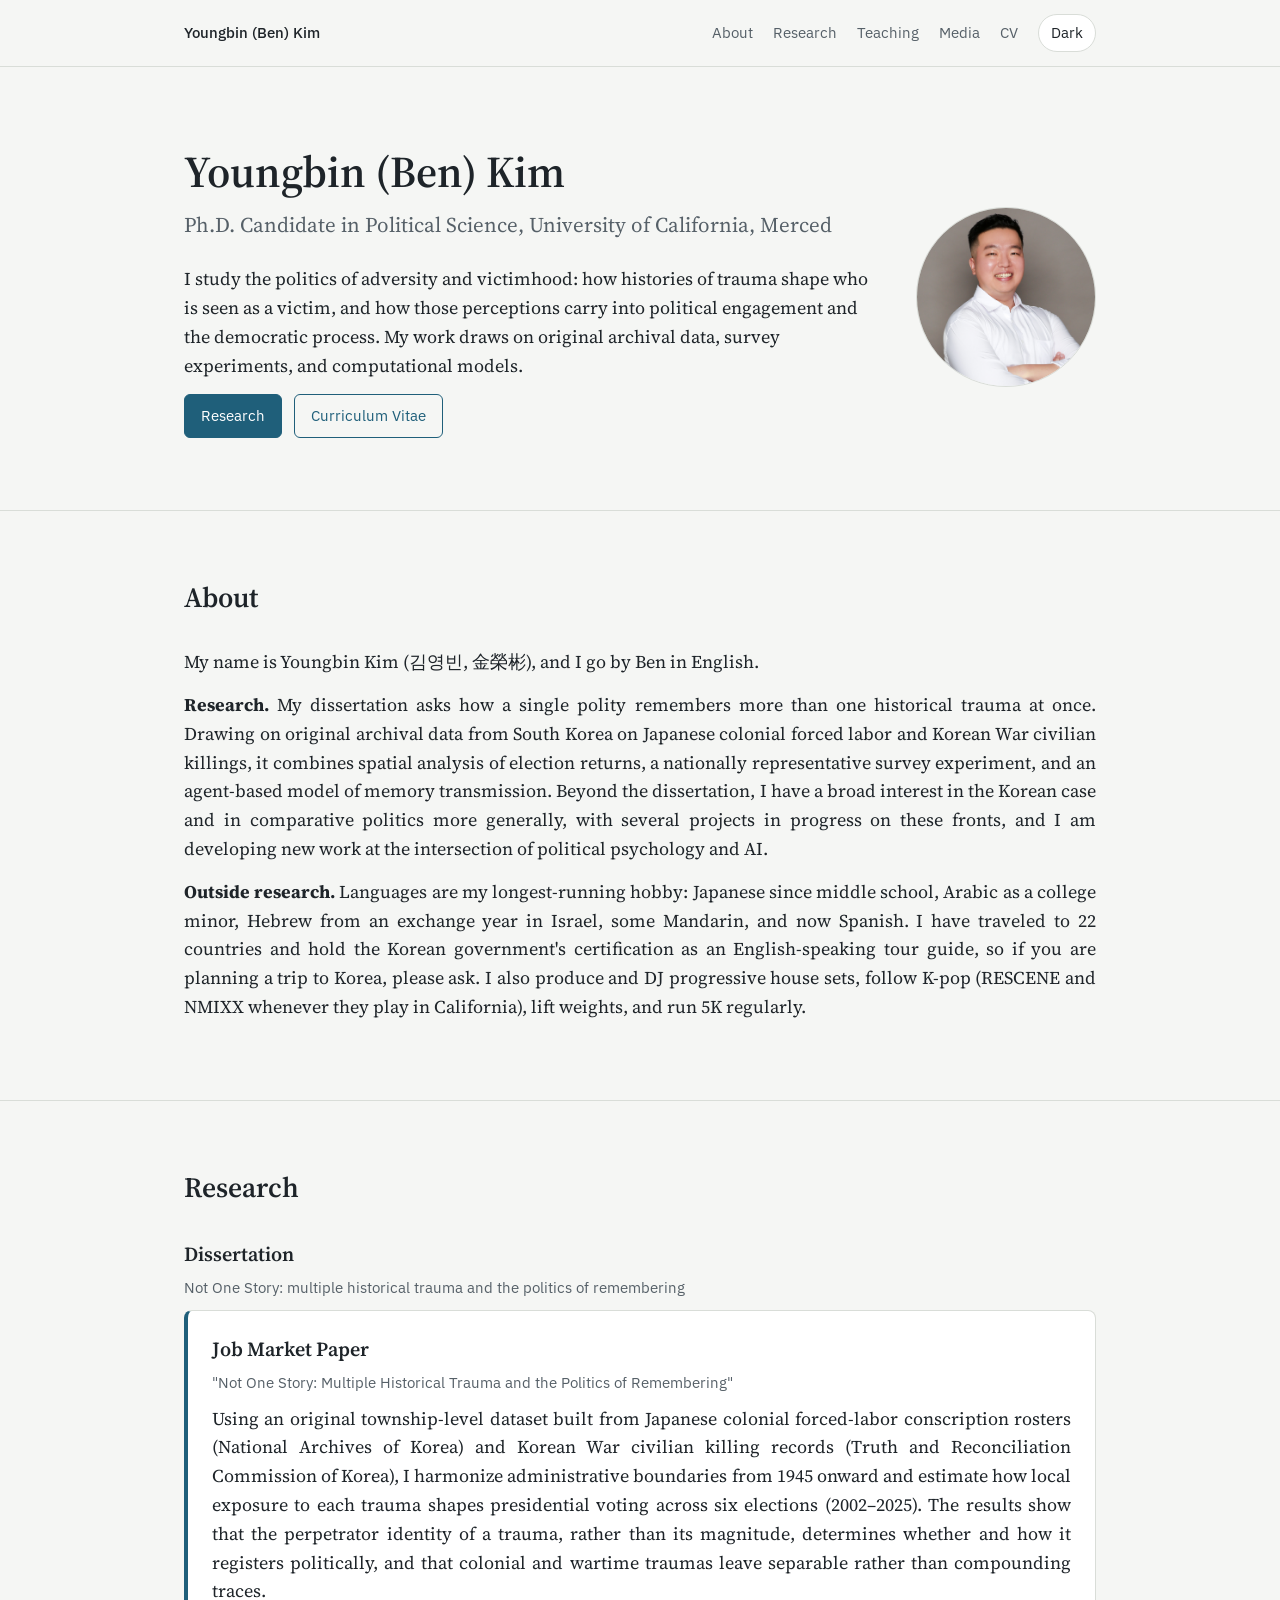
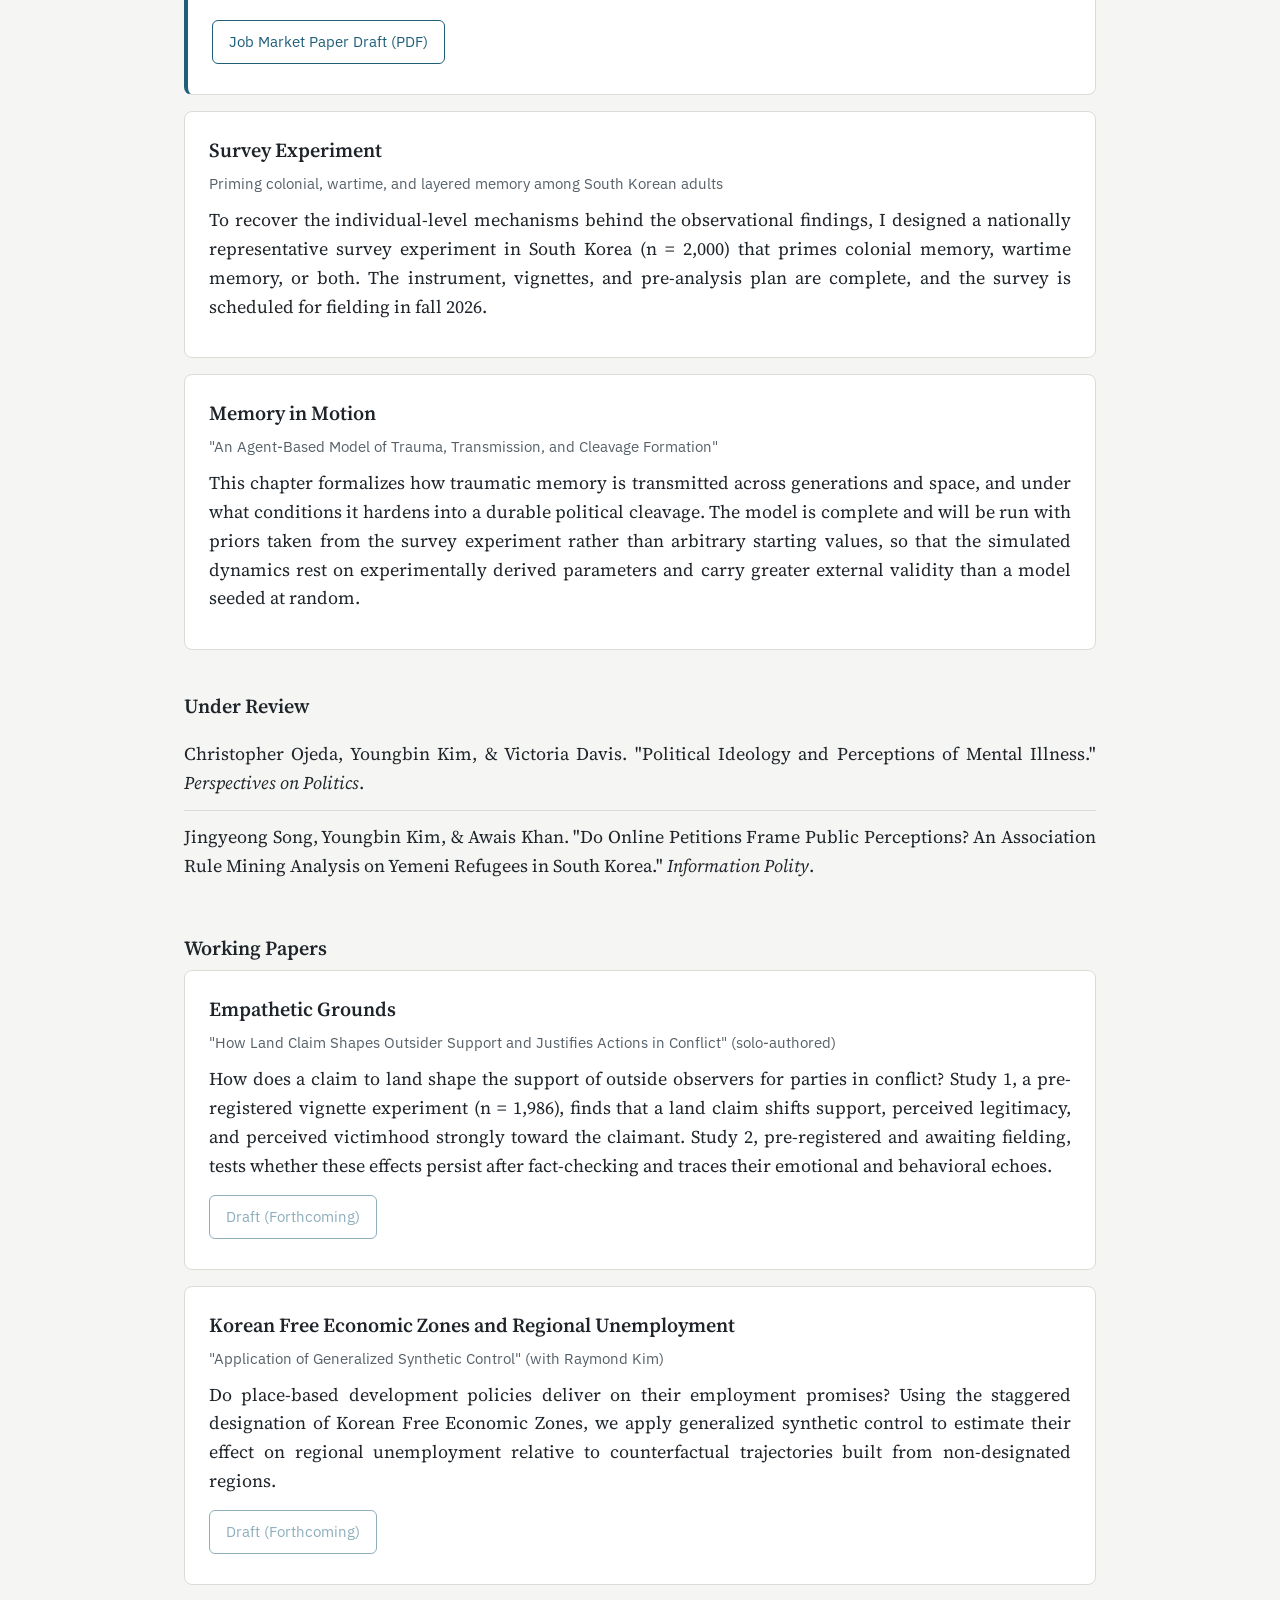
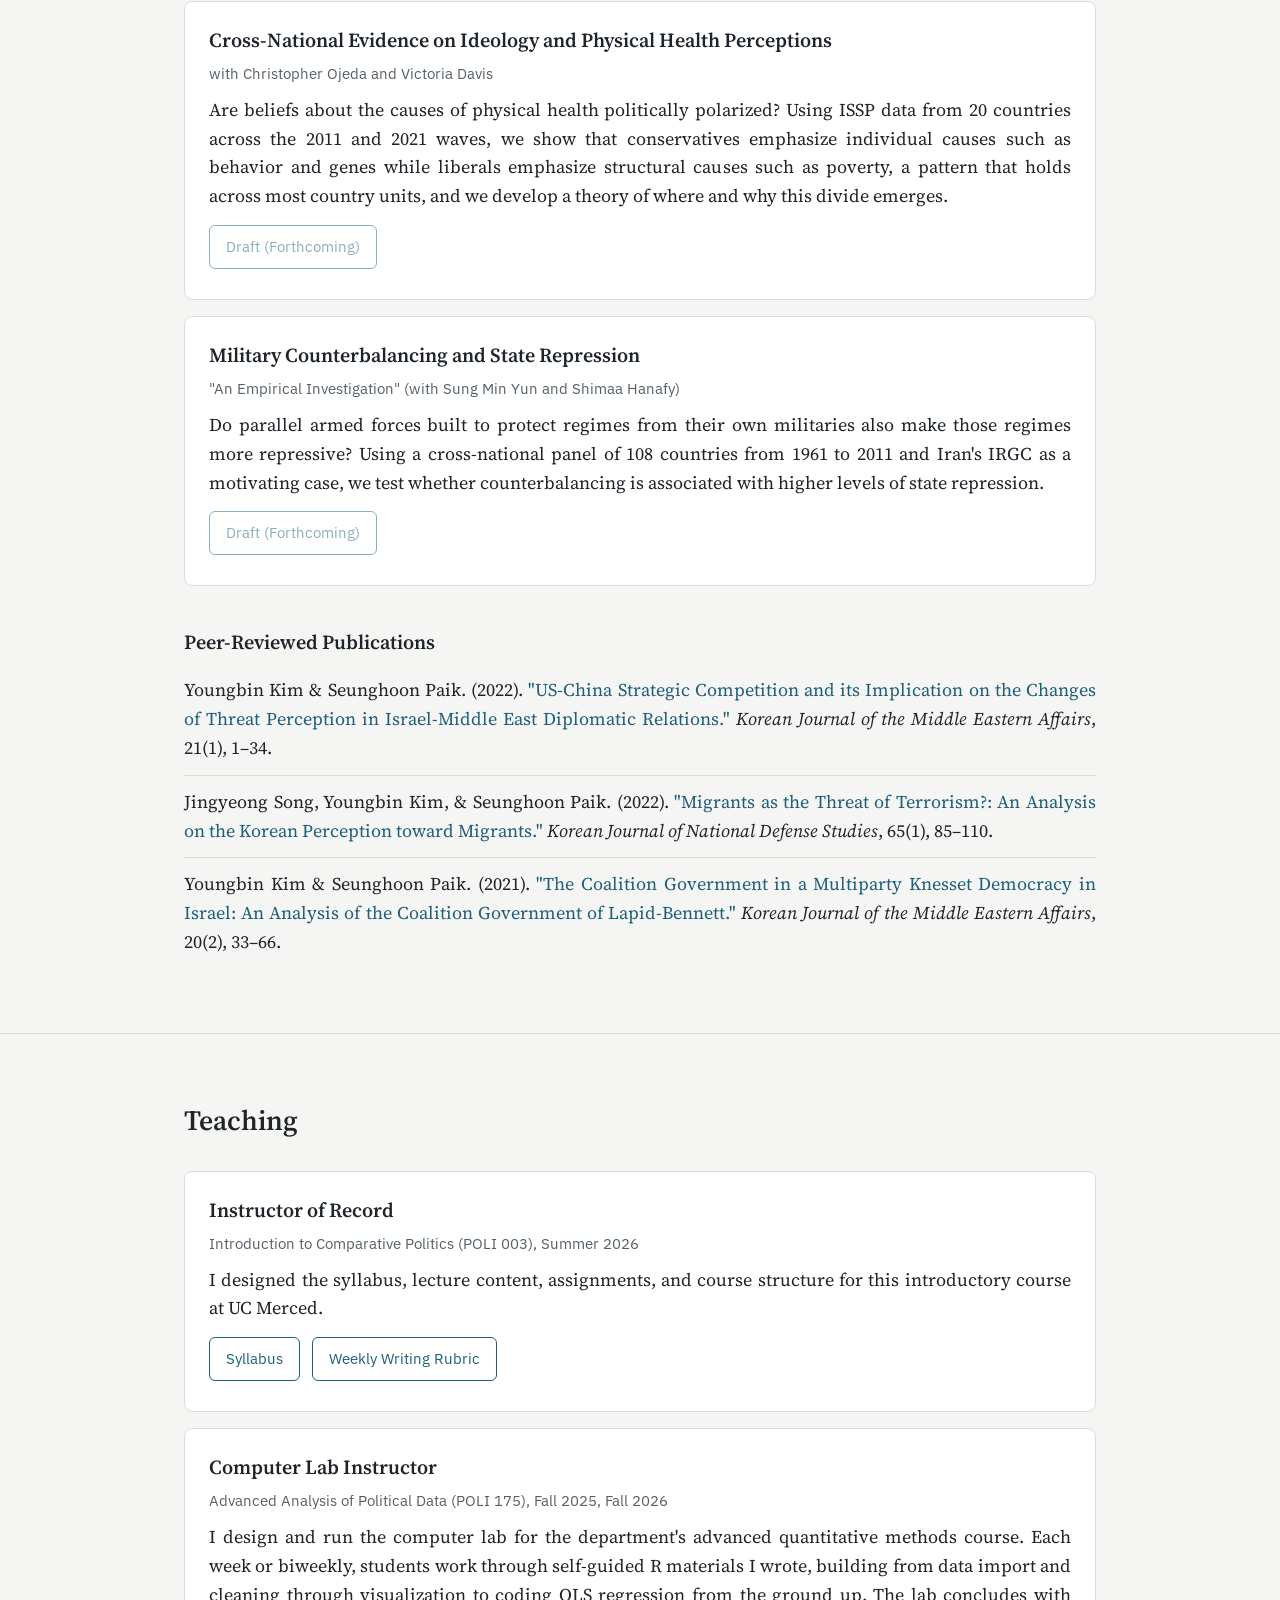
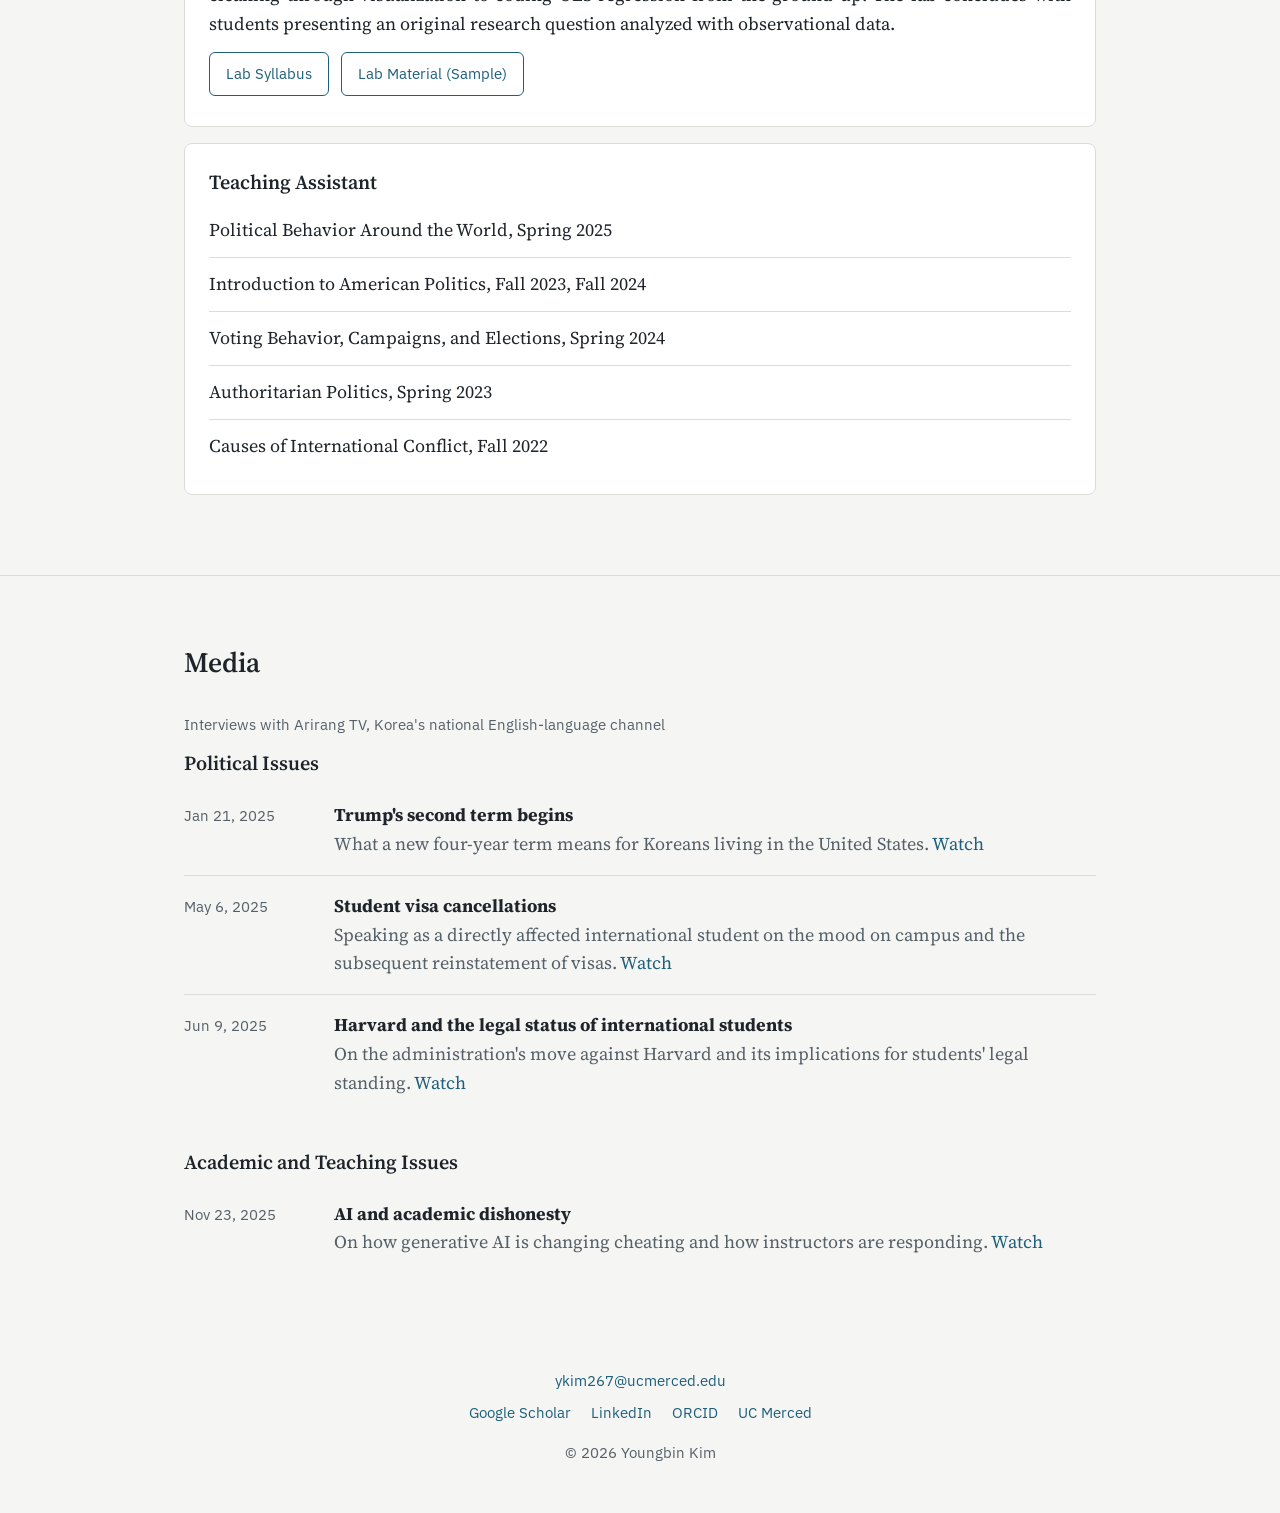
==== index.html @ ae9416ee "Revise content in About and Media sections Updated the 'About' section with new content and replaced" ====
<!DOCTYPE html>
<html lang="en">
<head>
    <meta charset="UTF-8">
    <meta name="viewport" content="width=device-width, initial-scale=1.0">
    <meta name="color-scheme" content="light dark">
    <meta name="description" content="Youngbin (Ben) Kim, Ph.D. candidate in Political Science at University of California, Merced. Historical trauma, victimhood narratives, and political behavior.">
    <title>Youngbin (Ben) Kim</title>
    <link rel="preconnect" href="https://fonts.googleapis.com">
    <link href="https://fonts.googleapis.com/css2?family=Source+Serif+4:ital,opsz,wght@0,8..60,400;0,8..60,600;1,8..60,400&family=IBM+Plex+Sans:wght@400;500&display=swap" rel="stylesheet">
    <!-- Google tag (gtag.js) -->
    <script async src="https://www.googletagmanager.com/gtag/js?id=G-KBWY324KC5"></script>
    <script>
      window.dataLayer = window.dataLayer || [];
      function gtag(){dataLayer.push(arguments);}
      gtag('js', new Date());
      gtag('config', 'G-KBWY324KC5');
    </script>
    <style>
        :root {
            --bg: #F5F6F4;
            --surface: #FFFFFF;
            --ink: #1E2429;
            --ink-2: #566068;
            --line: #D9DDD8;
            --accent: #1F5F7A;
            --accent-soft: #E3EEF3;
        }
        [data-theme="dark"] {
            --bg: #161A1E;
            --surface: #1F2429;
            --ink: #E8EAEC;
            --ink-2: #A1A9B0;
            --line: #2F363C;
            --accent: #7CB8D0;
            --accent-soft: #223540;
        }
        * { box-sizing: border-box; }
        html { scroll-behavior: smooth; }
        @media (prefers-reduced-motion: reduce) { html { scroll-behavior: auto; } }
        body {
            margin: 0;
            background: var(--bg);
            color: var(--ink);
            font-family: "Source Serif 4", Georgia, serif;
            font-size: 18px;
            line-height: 1.6;
        }
        a { color: var(--accent); text-decoration: none; }
        a:hover, a:focus-visible { text-decoration: underline; }
        :focus-visible { outline: 2px solid var(--accent); outline-offset: 3px; }

        /* nav */
        .nav {
            position: sticky; top: 0; z-index: 10;
            background: var(--bg);
            border-bottom: 1px solid var(--line);
            font-family: "IBM Plex Sans", system-ui, sans-serif;
            font-size: 15px;
        }
        .nav-inner {
            max-width: 960px; margin: 0 auto; padding: 14px 24px;
            display: flex; align-items: center; justify-content: space-between; gap: 16px;
        }
        .brand { color: var(--ink); font-weight: 500; }
        .links { display: flex; gap: 20px; align-items: center; flex-wrap: wrap; }
        .links a { color: var(--ink-2); }
        .links a:hover { color: var(--ink); text-decoration: none; }
        .toggle {
            border: 1px solid var(--line); background: var(--surface); color: var(--ink);
            border-radius: 999px; padding: 6px 12px; cursor: pointer; font: inherit;
        }

        /* layout */
        .wrap { max-width: 960px; margin: 0 auto; padding: 0 24px; }
        section { padding: 64px 0; border-bottom: 1px solid var(--line); }
        section:last-of-type { border-bottom: none; }
        h2 {
            font-size: 28px; font-weight: 600; margin: 0 0 28px;
        }
        h3 { font-size: 20px; font-weight: 600; margin: 0 0 6px; }
        .meta {
            font-family: "IBM Plex Sans", system-ui, sans-serif;
            font-size: 15px; color: var(--ink-2); margin: 0 0 10px;
        }
         p { margin: 0 0 14px; text-align: justify; hyphens: auto; }

        /* hero */
        .hero { padding: 80px 0 64px; }
        .hero-inner { display: flex; gap: 40px; align-items: center; }
        .hero h1 { font-size: 44px; font-weight: 600; line-height: 1.15; margin: 0 0 10px; }
        .hero .tagline { font-size: 21px; color: var(--ink-2); margin-bottom: 24px; }
        .hero p, .meta { text-align: left; hyphens: manual; }
        .hero img {
            width: 180px; height: 180px; object-fit: cover; border-radius: 50%;
            border: 1px solid var(--line); flex-shrink: 0;
        }
        .btn {
            display: inline-block; font-family: "IBM Plex Sans", system-ui, sans-serif;
            font-size: 15px; padding: 9px 16px; border-radius: 6px;
            border: 1px solid var(--accent); color: var(--accent); margin: 0 8px 8px 0;
        }
        .btn.primary { background: var(--accent); color: #fff; }
        .btn:hover { text-decoration: none; background: var(--accent-soft); }
        .btn.primary:hover { background: var(--accent); opacity: .9; }
        .btn.disabled { opacity: .5; pointer-events: none; }

        /* cards */
        .card {
            background: var(--surface); border: 1px solid var(--line);
            border-radius: 8px; padding: 22px 24px; margin-bottom: 16px;
        }
        .card.solo { border-left: 4px solid var(--accent); }
        .paper-list { list-style: none; padding: 0; margin: 0; }
        .paper-list li { padding: 12px 0; border-bottom: 1px solid var(--line); text-align: justify; hyphens: auto; }
        .paper-list li:last-child { border-bottom: none; }

        /* timeline */
        .timeline { list-style: none; padding: 0; margin: 0; }
        .timeline li {
            display: grid; grid-template-columns: 130px 1fr; gap: 20px;
            padding: 16px 0; border-bottom: 1px solid var(--line);
        }
        .timeline li:last-child { border-bottom: none; }
        .timeline .when { font-family: "IBM Plex Sans", system-ui, sans-serif; font-size: 15px; color: var(--ink-2); padding-top: 3px; }
        .timeline .what strong { display: block; }
        .timeline .what span { color: var(--ink-2); }

        /* footer */
        footer {
            font-family: "IBM Plex Sans", system-ui, sans-serif; font-size: 15px;
            color: var(--ink-2); padding: 32px 24px 48px; text-align: center;
        }
        footer a { margin: 0 8px; }

        @media (max-width: 640px) {
            body { font-size: 17px; }
            .hero-inner { flex-direction: column-reverse; align-items: flex-start; }
            .hero h1 { font-size: 34px; }
            .timeline li { grid-template-columns: 1fr; gap: 4px; }
            section { padding: 48px 0; }
        }
    </style>
</head>
<body>
    <nav class="nav">
        <div class="nav-inner">
            <a class="brand" href="#top">Youngbin (Ben) Kim</a>
            <div class="links">
                <a href="#about">About</a>
                <a href="#research">Research</a>
                <a href="#teaching">Teaching</a>
                <a href="#media">Media</a>
                <a href="CV_updates-8.pdf">CV</a>
                <button class="toggle" id="themeToggle" aria-label="Toggle dark mode">Dark</button>
            </div>
        </div>
    </nav>

    <main id="top">
        <section class="hero">
            <div class="wrap hero-inner">
                <div>
                    <h1>Youngbin (Ben) Kim</h1>
                    <p class="tagline">Ph.D. Candidate in Political Science, University of California, Merced</p>
                                        <p>I study the politics of adversity and victimhood: how histories of trauma shape who is seen as a victim, and how those perceptions carry into political engagement and the democratic process. My work draws on original archival data, survey experiments, and computational models.</p>                    <a class="btn primary" href="#research">Research</a>
                    <a class="btn" href="CV_updates-8.pdf">Curriculum Vitae</a>
                </div>
                <img src="profile.png" alt="Youngbin Kim">
            </div>
        </section>

                        <section id="about">
            <div class="wrap">
                <h2>About</h2>
                <p>My name is Youngbin Kim (김영빈, 金榮彬), and I go by Ben in English.</p>
                <p><strong>Research.</strong> My dissertation asks how a single polity remembers more than one historical trauma at once. Drawing on original archival data from South Korea on Japanese colonial forced labor and Korean War civilian killings, it combines spatial analysis of election returns, a nationally representative survey experiment, and an agent-based model of memory transmission. Beyond the dissertation, I have a broad interest in the Korean case and in comparative politics more generally, with several projects in progress on these fronts, and I am developing new work at the intersection of political psychology and AI.</p>
                <p><strong>Outside research.</strong> Languages are my longest-running hobby: Japanese since middle school, Arabic as a college minor, Hebrew from an exchange year in Israel, some Mandarin, and now Spanish. I have traveled to 22 countries and hold the Korean government's certification as an English-speaking tour guide, so if you are planning a trip to Korea, please ask. I also produce and DJ progressive house sets, follow K-pop (RESCENE and NMIXX whenever they play in California), lift weights, and run 5K regularly.</p>
            </div>
        </section>

        <section id="research">
            <div class="wrap">
                <h2>Research</h2>

                <h3>Dissertation</h3>
                <p class="meta">Not One Story: multiple historical trauma and the politics of remembering</p>

                <div class="card solo">
                    <h3>Job Market Paper</h3>
                    <p class="meta">"Not One Story: Multiple Historical Trauma and the Politics of Remembering"</p>
                    <p>Using an original township-level dataset built from Japanese colonial forced-labor conscription rosters (National Archives of Korea) and Korean War civilian killing records (Truth and Reconciliation Commission of Korea), I harmonize administrative boundaries from 1945 onward and estimate how local exposure to each trauma shapes presidential voting across six elections (2002–2025). The results show that the perpetrator identity of a trauma, rather than its magnitude, determines whether and how it registers politically, and that colonial and wartime traumas leave separable rather than compounding traces.</p>
                    <a class="btn" href="JMP_Trauma_Kim-2.pdf">Job Market Paper Draft (PDF)</a>
                </div>

                <div class="card">
                    <h3>Survey Experiment</h3>
                    <p class="meta">Priming colonial, wartime, and layered memory among South Korean adults</p>
                    <p>To recover the individual-level mechanisms behind the observational findings, I designed a nationally representative survey experiment in South Korea (n = 2,000) that primes colonial memory, wartime memory, or both. The instrument, vignettes, and pre-analysis plan are complete, and the survey is scheduled for fielding in fall 2026.</p>
                </div>

                <div class="card">
                    <h3>Memory in Motion</h3>
                    <p class="meta">"An Agent-Based Model of Trauma, Transmission, and Cleavage Formation"</p>
                    <p>This chapter formalizes how traumatic memory is transmitted across generations and space, and under what conditions it hardens into a durable political cleavage. The model is complete and will be run with priors taken from the survey experiment rather than arbitrary starting values, so that the simulated dynamics rest on experimentally derived parameters and carry greater external validity than a model seeded at random.</p>
                </div>
                
                <h3 style="margin-top:40px">Under Review</h3>
                <ul class="paper-list">
                    <li>Christopher Ojeda, Youngbin Kim, &amp; Victoria Davis. "Political Ideology and Perceptions of Mental Illness." <em>Perspectives on Politics</em>.</li>
                    <li>Jingyeong Song, Youngbin Kim, &amp; Awais Khan. "Do Online Petitions Frame Public Perceptions? An Association Rule Mining Analysis on Yemeni Refugees in South Korea." <em>Information Polity</em>.</li>
                </ul>

                <h3 style="margin-top:40px">Working Papers</h3>
                <div class="card">
                    <h3>Empathetic Grounds</h3>
                    <p class="meta">"How Land Claim Shapes Outsider Support and Justifies Actions in Conflict" (solo-authored)</p>
                    <p>How does a claim to land shape the support of outside observers for parties in conflict? Study 1, a pre-registered vignette experiment (n = 1,986), finds that a land claim shifts support, perceived legitimacy, and perceived victimhood strongly toward the claimant. Study 2, pre-registered and awaiting fielding, tests whether these effects persist after fact-checking and traces their emotional and behavioral echoes.</p>
                    <a class="btn disabled" href="#">Draft (Forthcoming)</a>
                </div>

                <div class="card">
                    <h3>Korean Free Economic Zones and Regional Unemployment</h3>
                    <p class="meta">"Application of Generalized Synthetic Control" (with Raymond Kim)</p>
                    <p>Do place-based development policies deliver on their employment promises? Using the staggered designation of Korean Free Economic Zones, we apply generalized synthetic control to estimate their effect on regional unemployment relative to counterfactual trajectories built from non-designated regions.</p>
                    <a class="btn disabled" href="#">Draft (Forthcoming)</a>
                </div>

                <div class="card">
                    <h3>Cross-National Evidence on Ideology and Physical Health Perceptions</h3>
                    <p class="meta">with Christopher Ojeda and Victoria Davis</p>
                    <p>Are beliefs about the causes of physical health politically polarized? Using ISSP data from 20 countries across the 2011 and 2021 waves, we show that conservatives emphasize individual causes such as behavior and genes while liberals emphasize structural causes such as poverty, a pattern that holds across most country units, and we develop a theory of where and why this divide emerges.</p>
                    <a class="btn disabled" href="#">Draft (Forthcoming)</a>
                </div>

                <div class="card">
                    <h3>Military Counterbalancing and State Repression</h3>
                    <p class="meta">"An Empirical Investigation" (with Sung Min Yun and Shimaa Hanafy)</p>
                    <p>Do parallel armed forces built to protect regimes from their own militaries also make those regimes more repressive? Using a cross-national panel of 108 countries from 1961 to 2011 and Iran's IRGC as a motivating case, we test whether counterbalancing is associated with higher levels of state repression.</p>
                    <a class="btn disabled" href="#">Draft (Forthcoming)</a>
                </div>

                <h3 style="margin-top:40px">Peer-Reviewed Publications</h3>
                 <ul class="paper-list">
                    <li>Youngbin Kim &amp; Seunghoon Paik. (2022). <a href="https://scholar.kyobobook.co.kr/article/detail/4010028546974">"US-China Strategic Competition and its Implication on the Changes of Threat Perception in Israel-Middle East Diplomatic Relations."</a> <em>Korean Journal of the Middle Eastern Affairs</em>, 21(1), 1–34.</li>
                    <li>Jingyeong Song, Youngbin Kim, &amp; Seunghoon Paik. (2022). <a href="https://www.kci.go.kr/kciportal/ci/sereArticleSearch/ciSereArtiView.kci?sereArticleSearchBean.artiId=ART002831586">"Migrants as the Threat of Terrorism?: An Analysis on the Korean Perception toward Migrants."</a> <em>Korean Journal of National Defense Studies</em>, 65(1), 85–110.</li>
                    <li>Youngbin Kim &amp; Seunghoon Paik. (2021). <a href="https://www.kci.go.kr/kciportal/ci/sereArticleSearch/ciSereArtiView.kci?sereArticleSearchBean.artiId=ART002839572">"The Coalition Government in a Multiparty Knesset Democracy in Israel: An Analysis of the Coalition Government of Lapid-Bennett."</a> <em>Korean Journal of the Middle Eastern Affairs</em>, 20(2), 33–66.</li>
                </ul>
            </div>
        </section>

        <section id="teaching">
            <div class="wrap">
                <h2>Teaching</h2>

                <div class="card">
                    <h3>Instructor of Record</h3>
                    <p class="meta">Introduction to Comparative Politics (POLI 003), Summer 2026</p>
                    <p>I designed the syllabus, lecture content, assignments, and course structure for this introductory course at UC Merced.</p>
                    <a class="btn" href="POLI003_Syllabus_Summer2026.pdf">Syllabus</a>
                    <a class="btn" href="Weekly_writing_instructions_rubrics.pdf">Weekly Writing Rubric</a>
                </div>

                <div class="card">
                    <h3>Computer Lab Instructor</h3>
                    <p class="meta">Advanced Analysis of Political Data (POLI 175), Fall 2025, Fall 2026</p>
                    <p>I design and run the computer lab for the department's advanced quantitative methods course. Each week or biweekly, students work through self-guided R materials I wrote, building from data import and cleaning through visualization to coding OLS regression from the ground up. The lab concludes with students presenting an original research question analyzed with observational data.</p>
                    <!-- TODO: upload PDFs and replace the two hrefs below -->
                    <a class="btn" href="POLI175_Lab_Syllabus_Fall2026.pdf">Lab Syllabus</a>
                    <a class="btn" href="POLI175_Lab_Material_Sample.pdf">Lab Material (Sample)</a>
                </div>

                <div class="card">
                    <h3>Teaching Assistant</h3>
                    <ul class="paper-list">
                        <li>Political Behavior Around the World, Spring 2025</li>
                        <li>Introduction to American Politics, Fall 2023, Fall 2024</li>
                        <li>Voting Behavior, Campaigns, and Elections, Spring 2024</li>
                        <li>Authoritarian Politics, Spring 2023</li>
                        <li>Causes of International Conflict, Fall 2022</li>
                    </ul>
                </div>
            </div>
        </section>

        <section id="media">
            <div class="wrap">
                <h2>Media</h2>
                <p class="meta">Interviews with Arirang TV, Korea's national English-language channel</p>

                <h3>Political Issues</h3>
                <ul class="timeline">
                    <li><div class="when">Jan 21, 2025</div><div class="what"><strong>Trump's second term begins</strong><span>What a new four-year term means for Koreans living in the United States. </span><a href="https://youtu.be/EmEPIuD2pCQ?t=756">Watch</a></div></li>
                    <li><div class="when">May 6, 2025</div><div class="what"><strong>Student visa cancellations</strong><span>Speaking as a directly affected international student on the mood on campus and the subsequent reinstatement of visas. </span><a href="https://youtu.be/LDW5MgUXWds?t=654">Watch</a></div></li>
                    <li><div class="when">Jun 9, 2025</div><div class="what"><strong>Harvard and the legal status of international students</strong><span>On the administration's move against Harvard and its implications for students' legal standing. </span><a href="https://youtu.be/hqtJdYYryYQ?t=632">Watch</a></div></li>
                </ul>

                <h3 style="margin-top:32px">Academic and Teaching Issues</h3>
                <ul class="timeline">
                    <li><div class="when">Nov 23, 2025</div><div class="what"><strong>AI and academic dishonesty</strong><span>On how generative AI is changing cheating and how instructors are responding. </span><a href="https://youtu.be/pMe2C-qttfM?t=697">Watch</a></div></li>
                </ul>
            </div>
        </section>
    </main>

    <footer>
        <div><a href="mailto:ykim267@ucmerced.edu">ykim267@ucmerced.edu</a></div>
        <div style="margin-top:8px">
            <a href="https://scholar.google.com/citations?user=KzF5Jy8AAAAJ">Google Scholar</a>
            <a href="http://www.linkedin.com/in/benyoungbin">LinkedIn</a>
            <a href="https://orcid.org/0009-0001-3586-8358">ORCID</a>
            <a href="https://polisci.ucmerced.edu/content/youngbin-ben-kim">UC Merced</a>
        </div>
        <div style="margin-top:16px">© 2026 Youngbin Kim</div>
    </footer>

    <script>
        (function () {
            var root = document.documentElement;
            var btn = document.getElementById('themeToggle');
            var saved = localStorage.getItem('theme');
            var prefersDark = window.matchMedia('(prefers-color-scheme: dark)').matches;
            function apply(theme) {
                root.setAttribute('data-theme', theme);
                btn.textContent = theme === 'dark' ? 'Light' : 'Dark';
            }
            apply(saved || (prefersDark ? 'dark' : 'light'));
            btn.addEventListener('click', function () {
                var next = root.getAttribute('data-theme') === 'dark' ? 'light' : 'dark';
                localStorage.setItem('theme', next);
                apply(next);
            });
        })();
    </script>
</body>
</html>
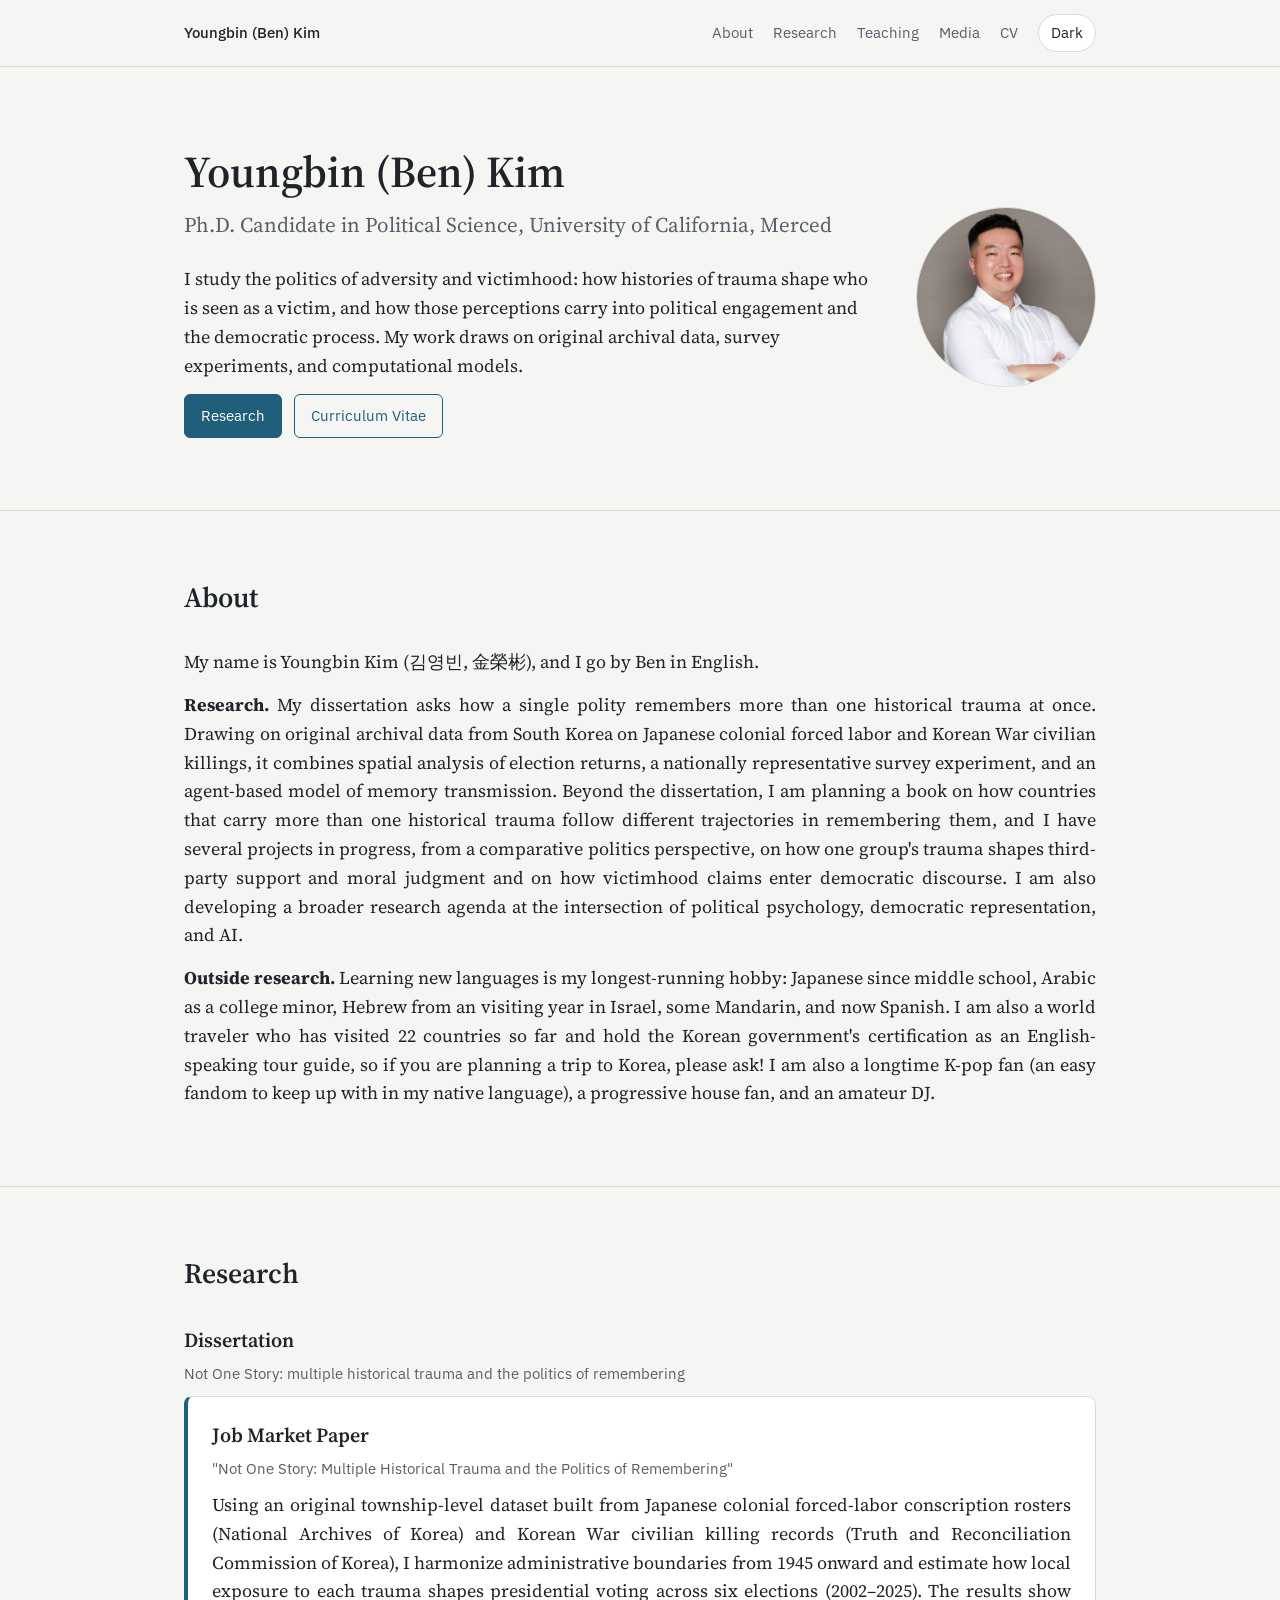
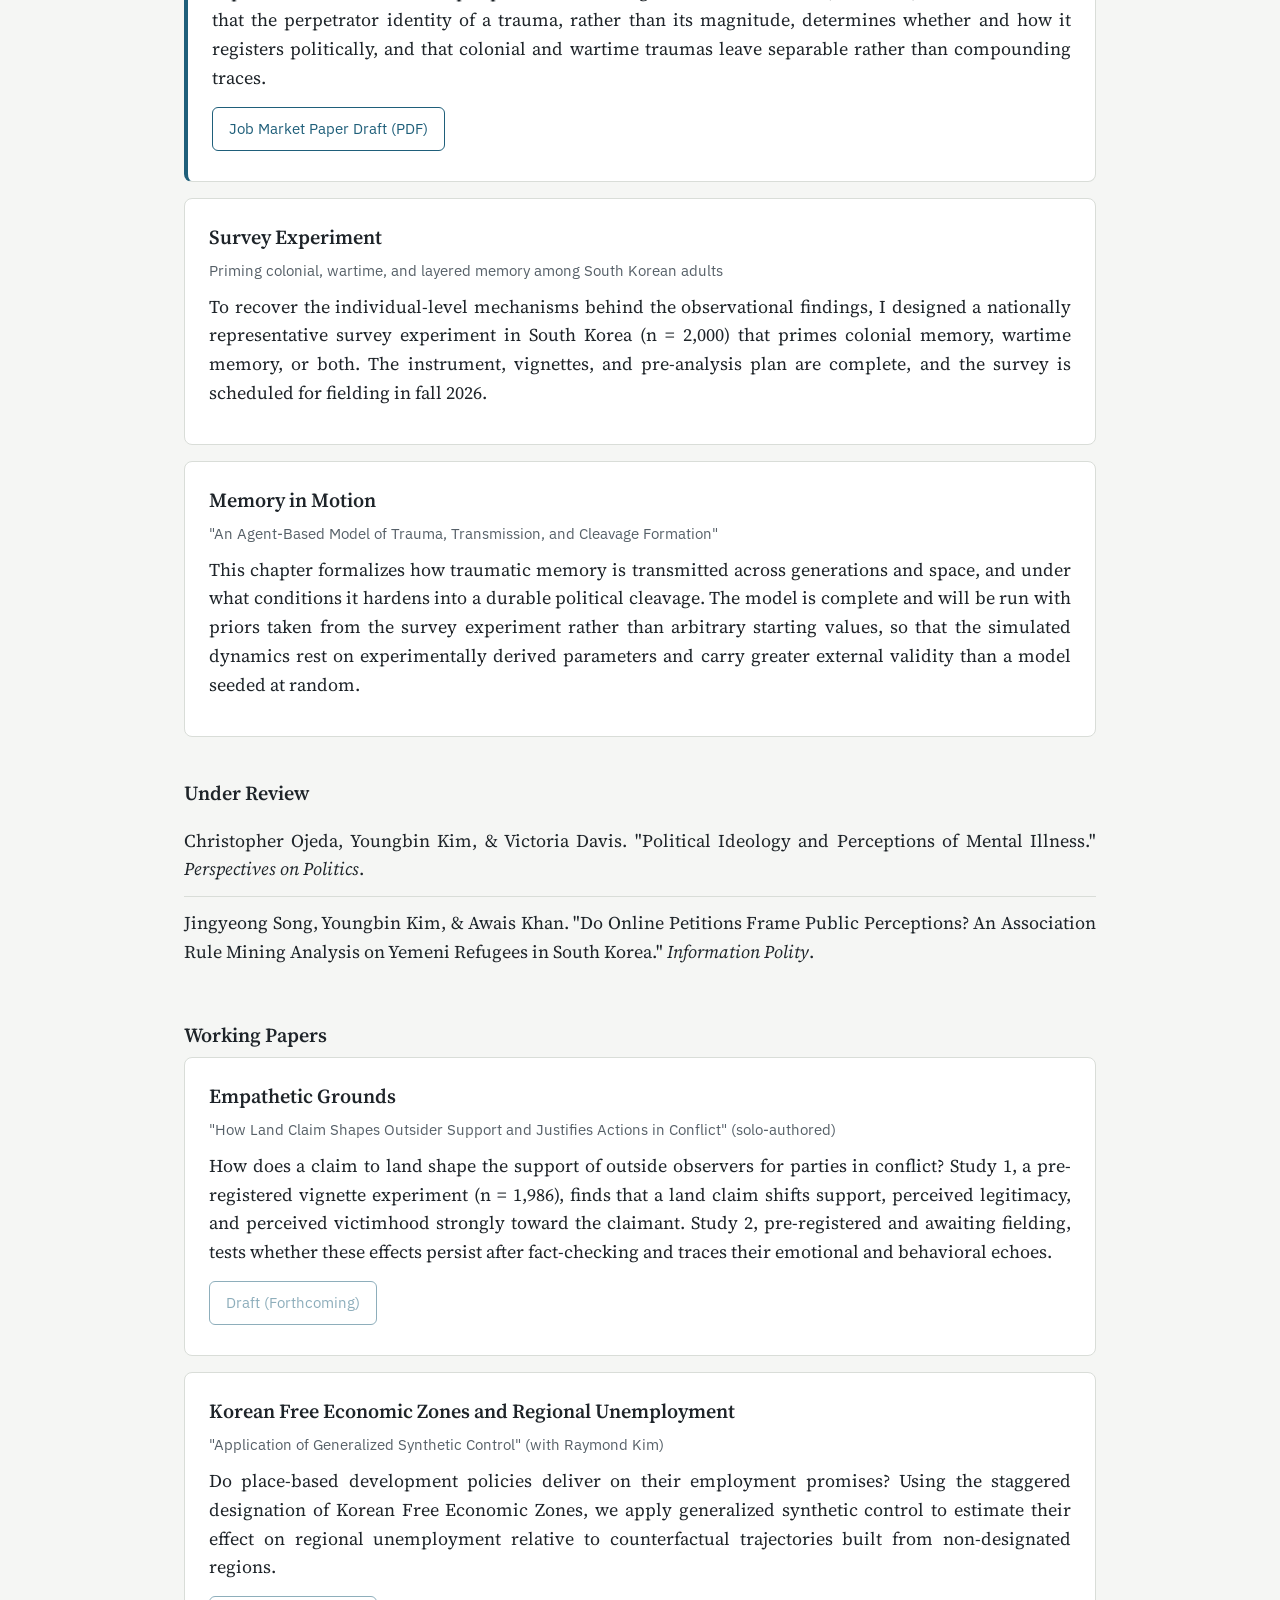
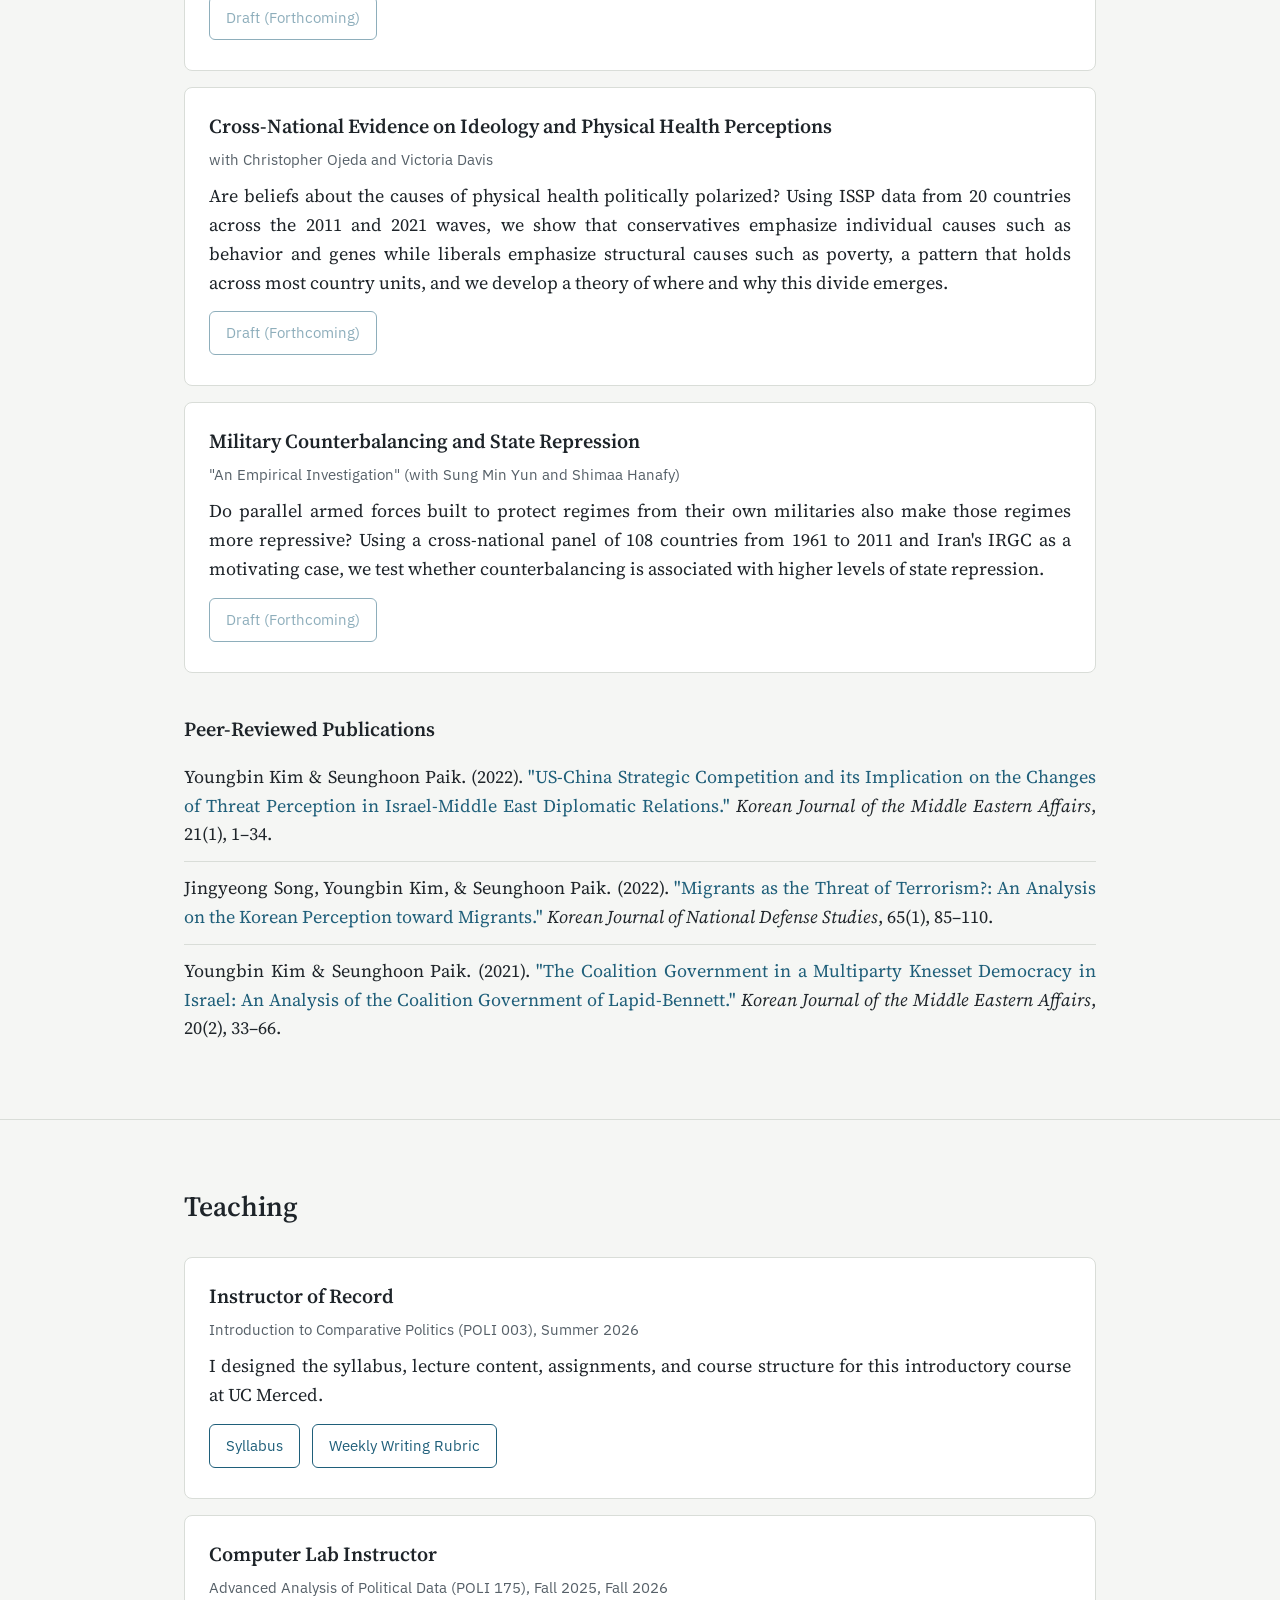
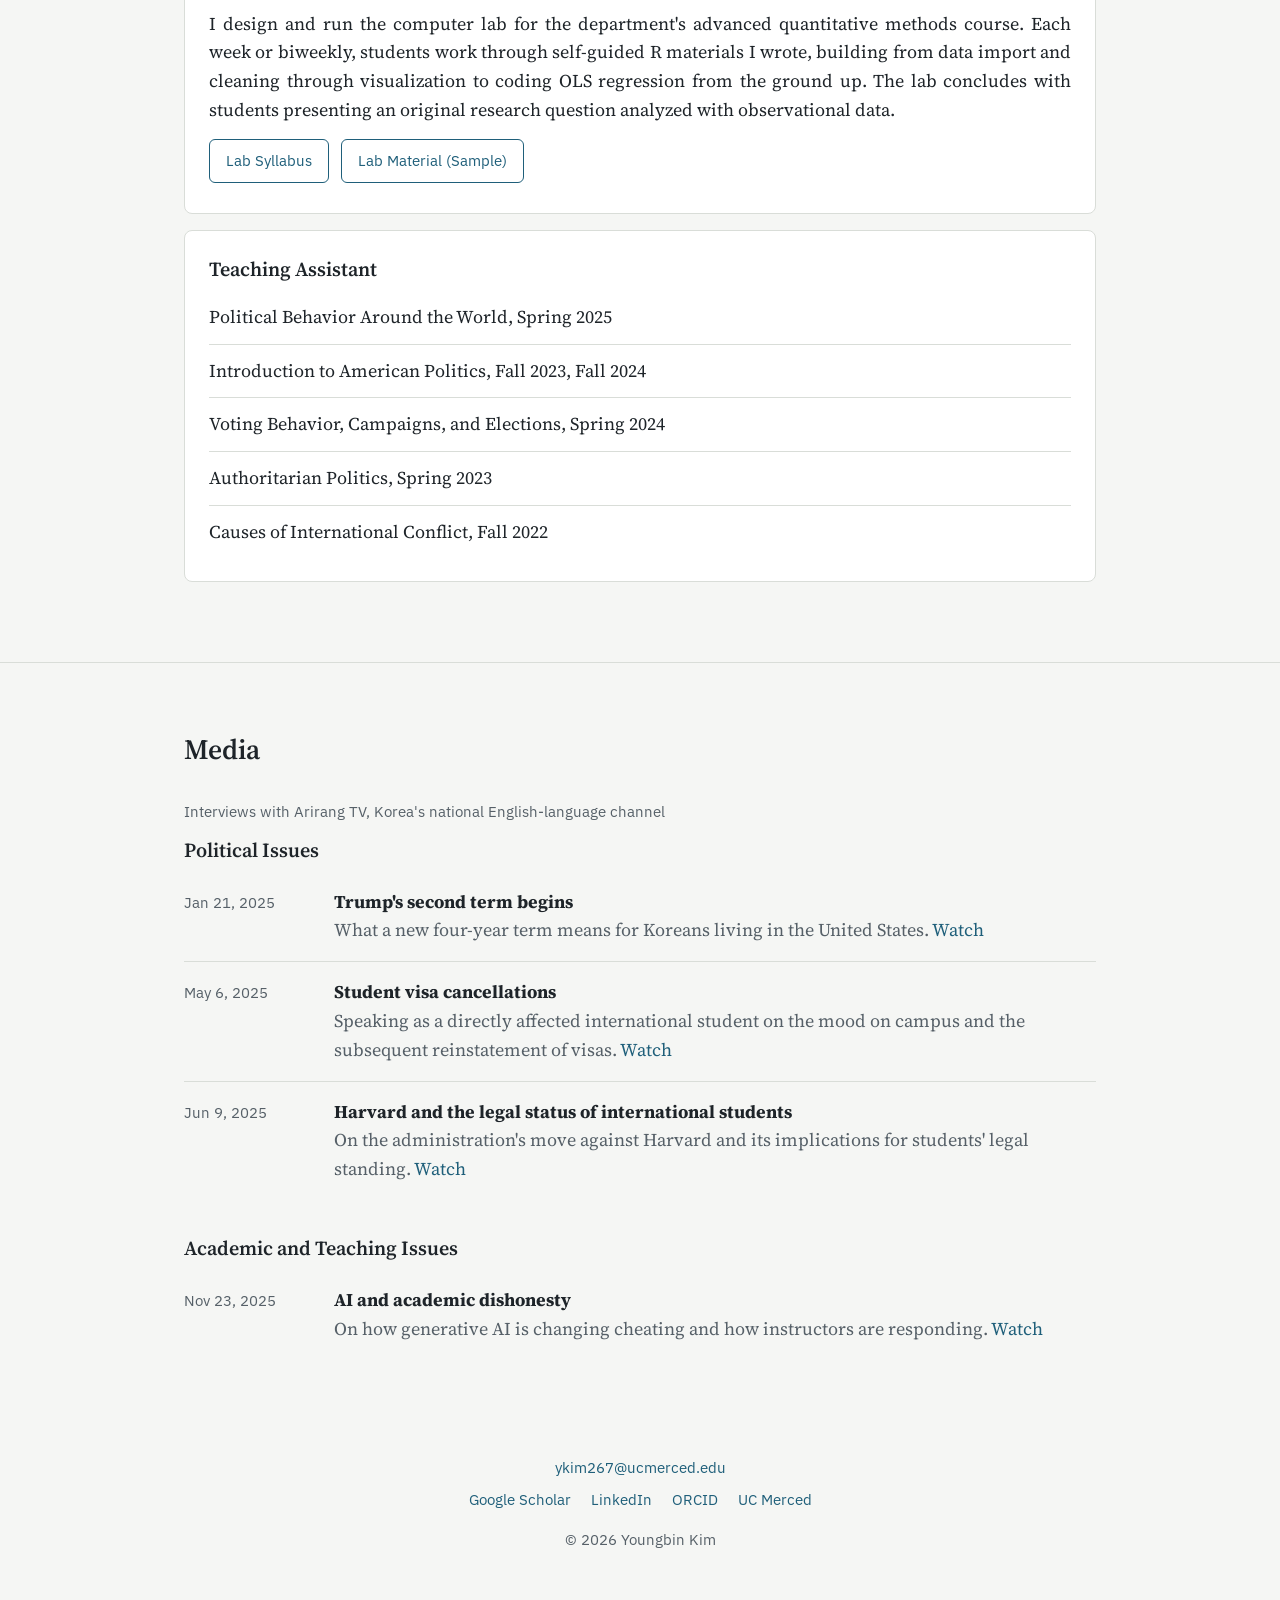
==== commit d7680587: "Revise about section with updated research interests Updated the research and outside research secti" ====
--- a/index.html
+++ b/index.html
@@ -174,8 +174,9 @@
             <div class="wrap">
                 <h2>About</h2>
                 <p>My name is Youngbin Kim (김영빈, 金榮彬), and I go by Ben in English.</p>
-                <p><strong>Research.</strong> My dissertation asks how a single polity remembers more than one historical trauma at once. Drawing on original archival data from South Korea on Japanese colonial forced labor and Korean War civilian killings, it combines spatial analysis of election returns, a nationally representative survey experiment, and an agent-based model of memory transmission. Beyond the dissertation, I have a broad interest in the Korean case and in comparative politics more generally, with several projects in progress on these fronts, and I am developing new work at the intersection of political psychology and AI.</p>
-                <p><strong>Outside research.</strong> Languages are my longest-running hobby: Japanese since middle school, Arabic as a college minor, Hebrew from an exchange year in Israel, some Mandarin, and now Spanish. I have traveled to 22 countries and hold the Korean government's certification as an English-speaking tour guide, so if you are planning a trip to Korea, please ask. I also produce and DJ progressive house sets, follow K-pop (RESCENE and NMIXX whenever they play in California), lift weights, and run 5K regularly.</p>
+                <p><strong>Research.</strong> My dissertation asks how a single polity remembers more than one historical trauma at once. Drawing on original archival data from South Korea on Japanese colonial forced labor and Korean War civilian killings, it combines spatial analysis of election returns, a nationally representative survey experiment, and an agent-based model of memory transmission. Beyond the dissertation, I am planning a book on how countries that carry more than one historical trauma follow different trajectories in remembering them, and I have several projects in progress, from a comparative politics perspective, on how one group's trauma shapes third-party support and moral judgment and on how victimhood claims enter democratic discourse. I am also developing a broader research agenda at the intersection of political psychology, democratic representation, and AI.</p>
+                <p><strong>Outside research.</strong> Learning new languages is my longest-running hobby: Japanese since middle school, Arabic as a college minor, Hebrew from an visiting year in Israel, some Mandarin, and now Spanish. I am also a world traveler who has visited 22 countries so far and hold the Korean government's certification as an English-speaking tour guide, so if you are planning a trip to Korea, please ask! I am also a longtime K-pop fan (an easy fandom to keep up with in my native language), a progressive house fan, and an amateur DJ.</p>
+                
             </div>
         </section>
 
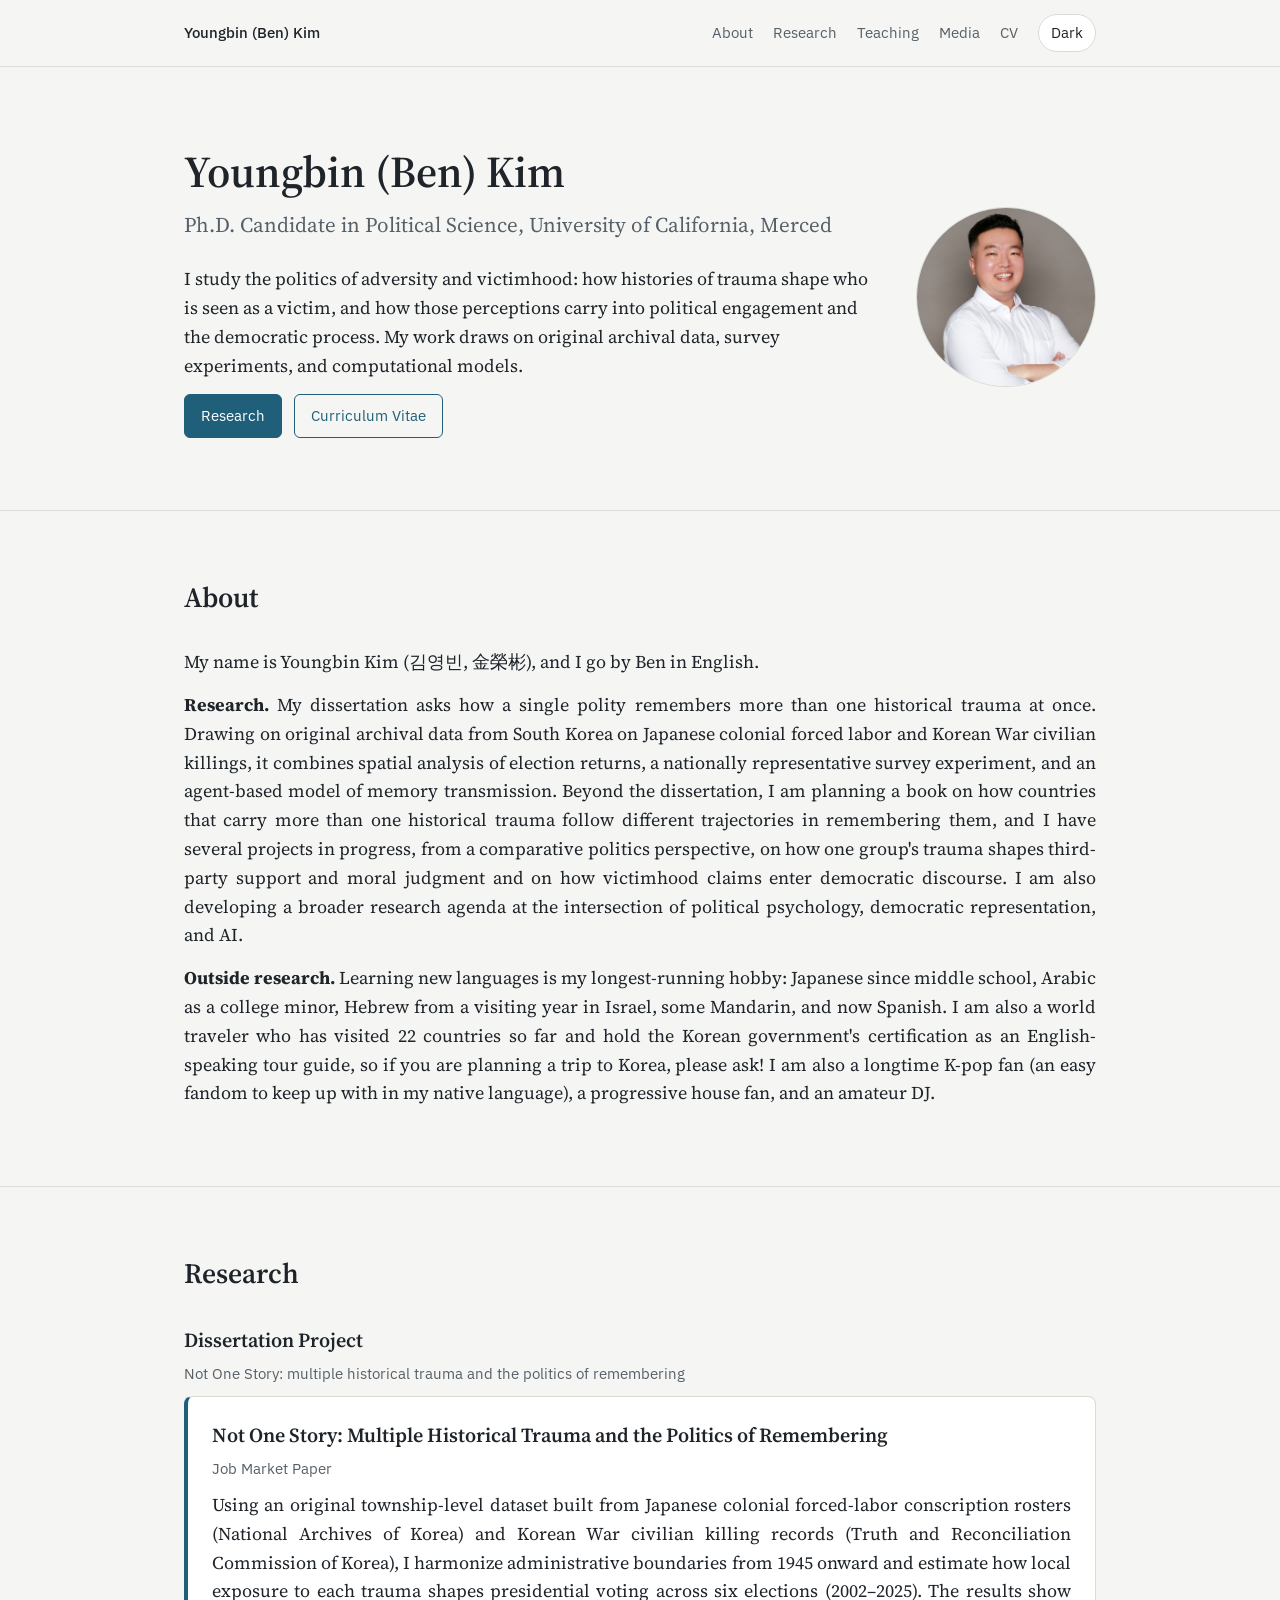
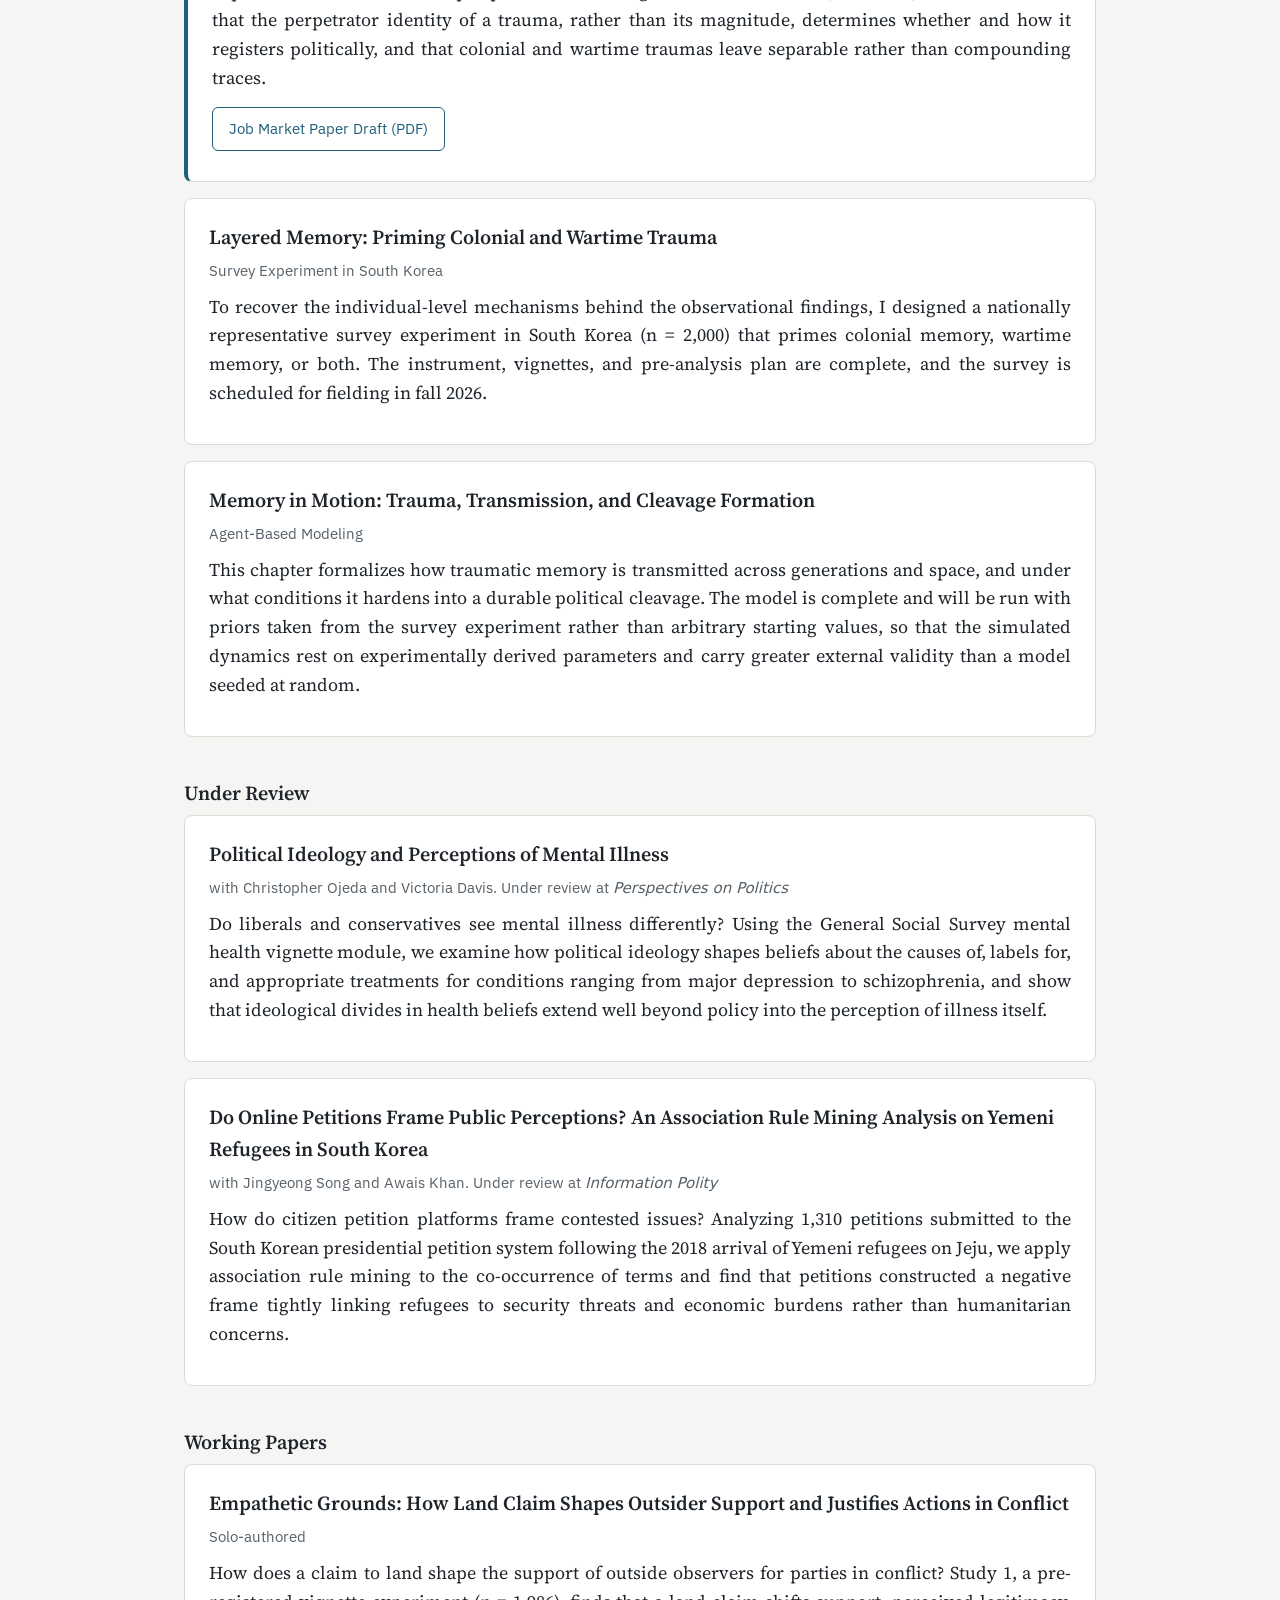
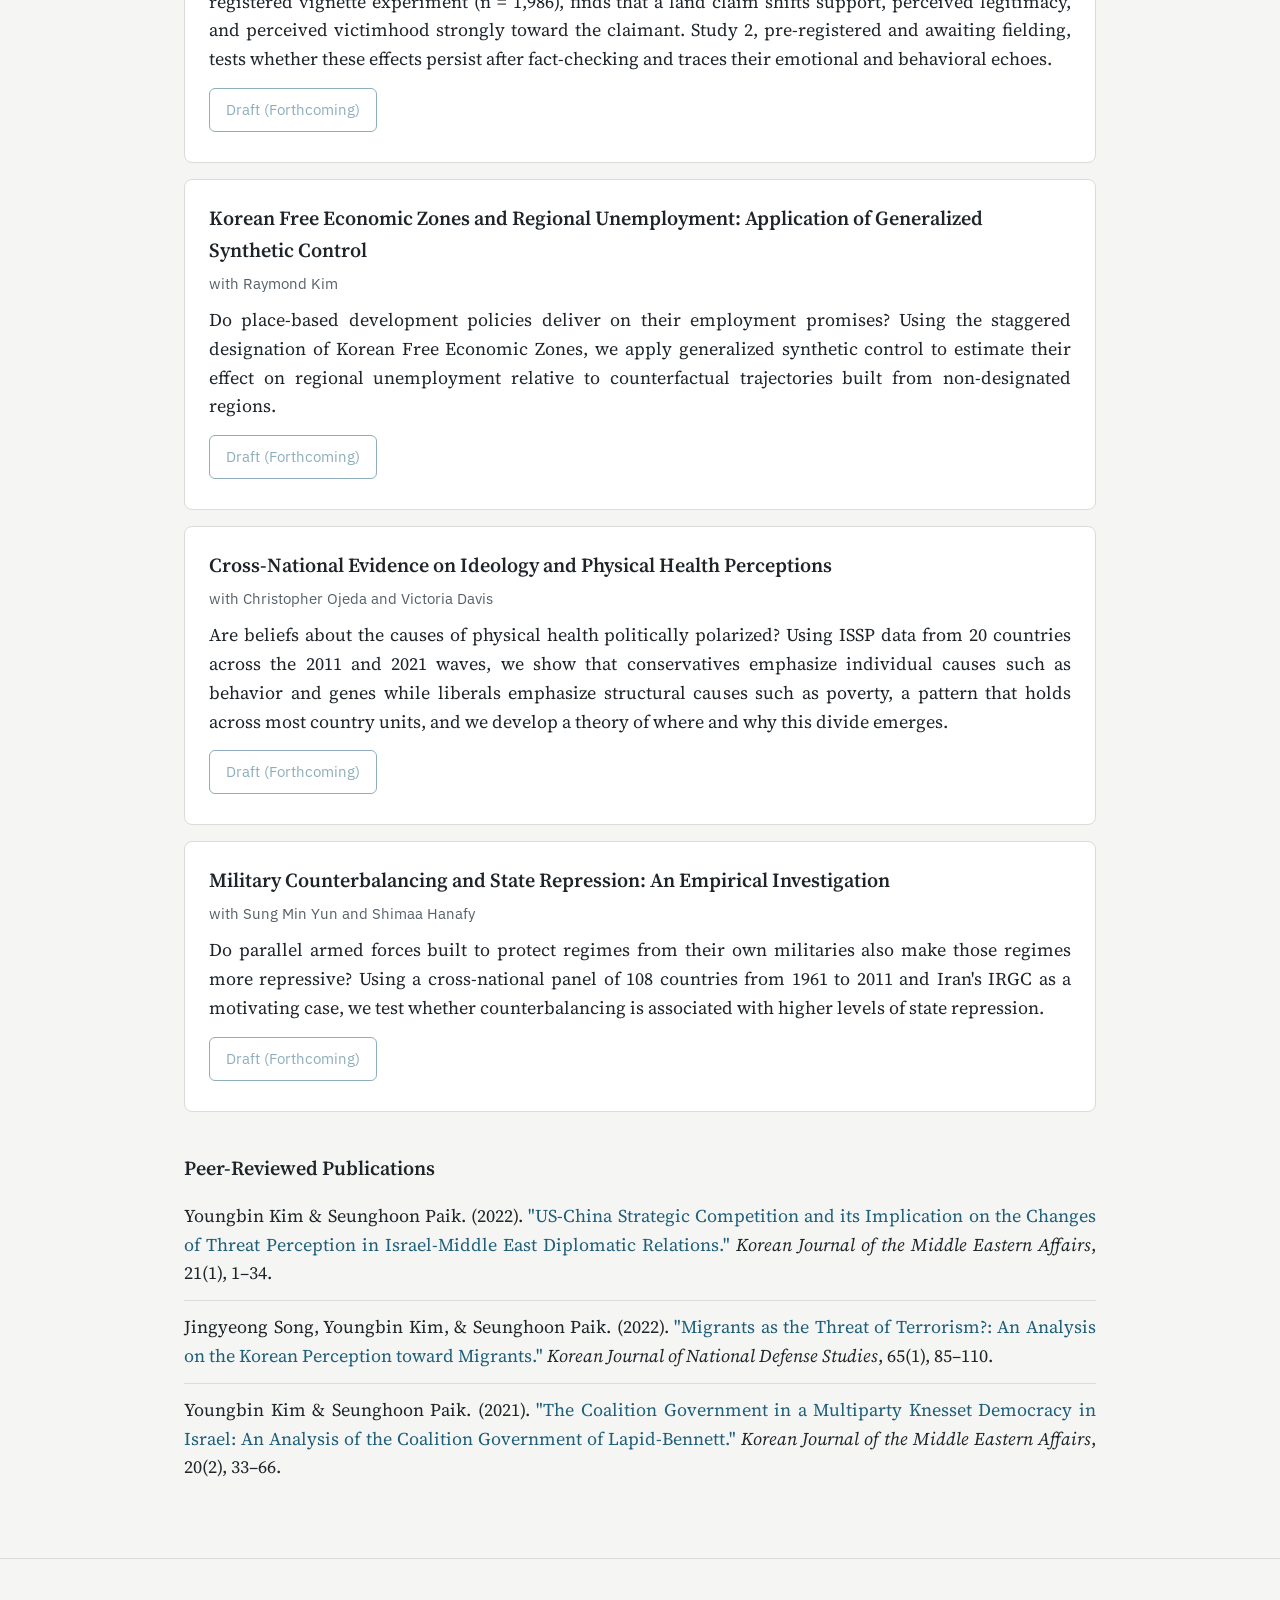
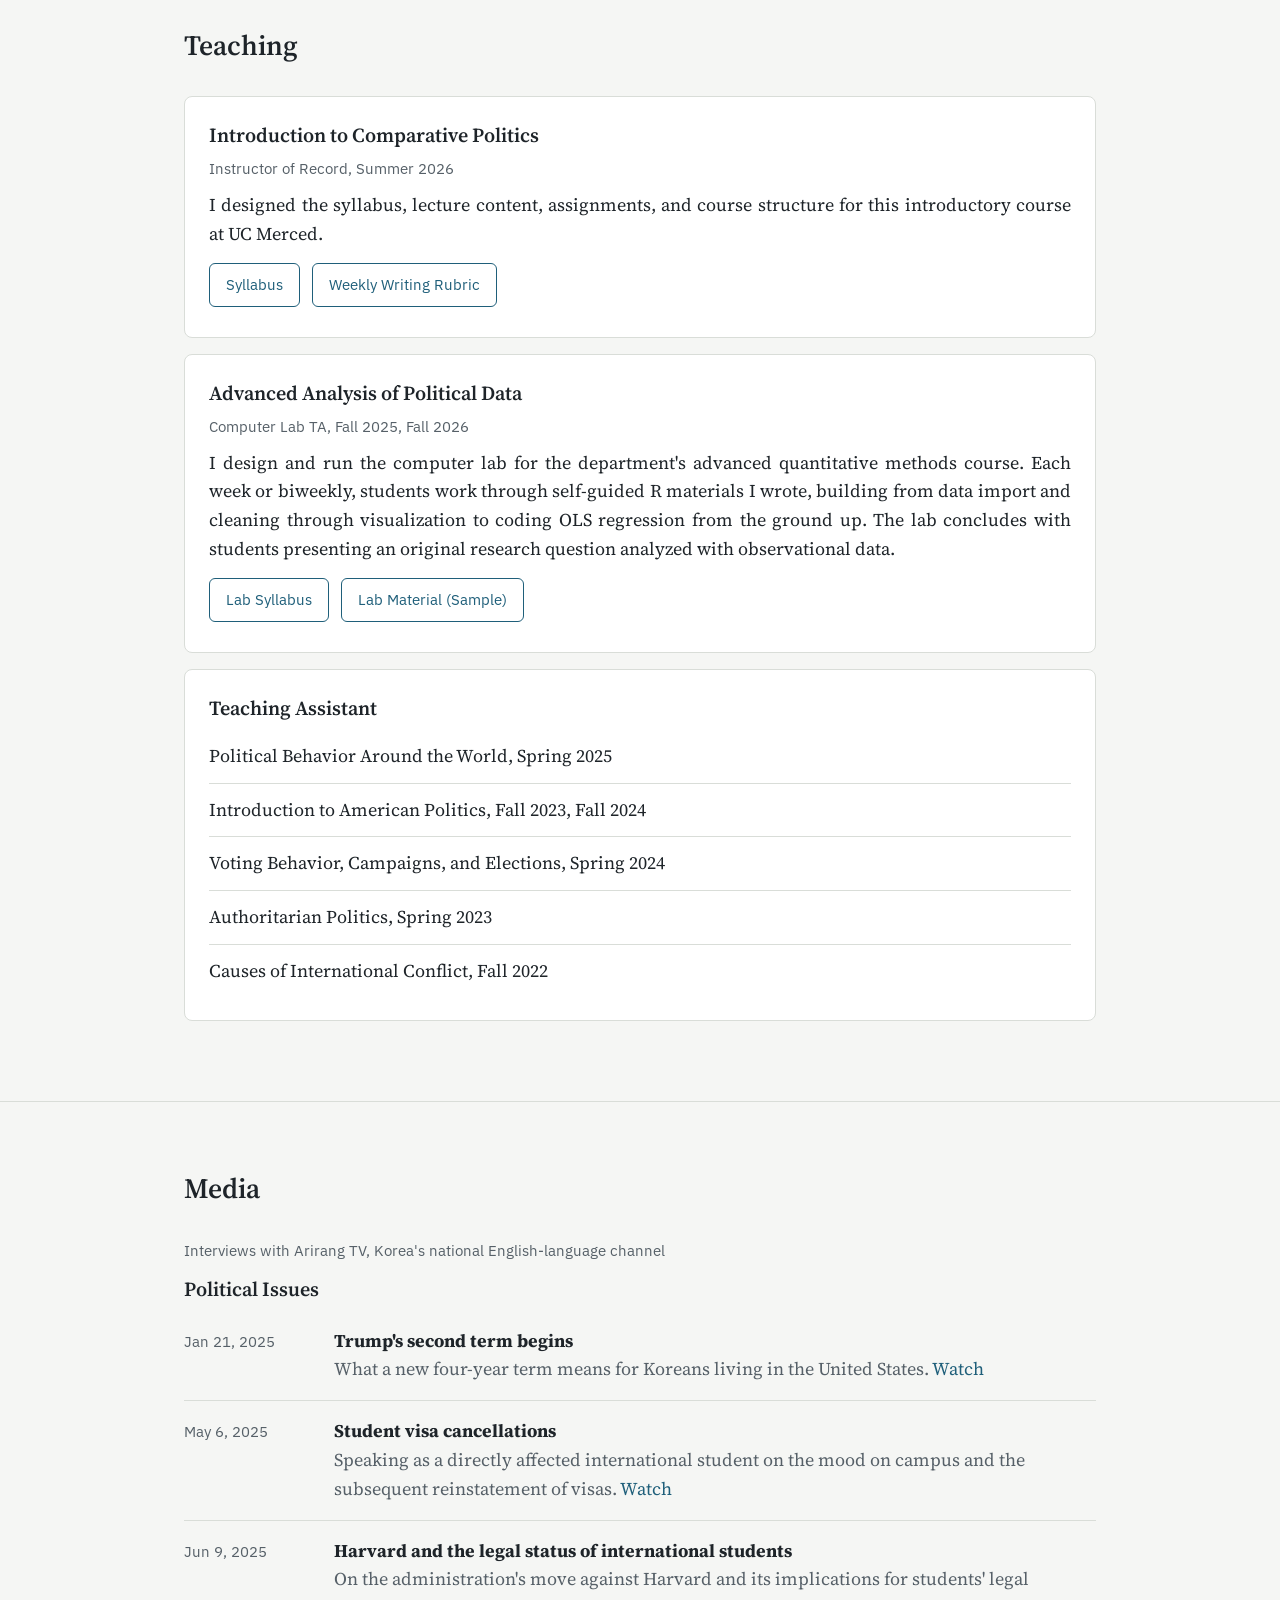
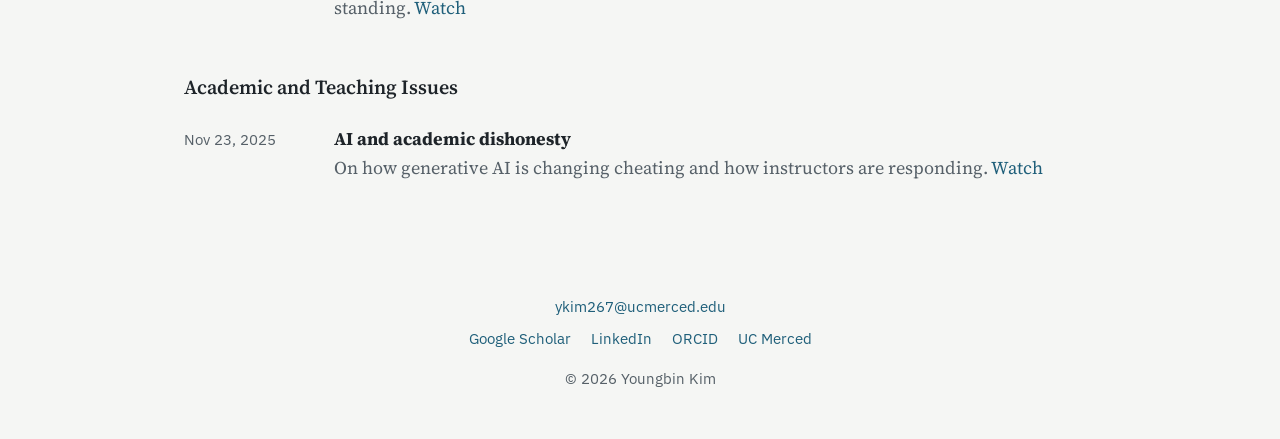
==== commit 6489ca62: "Update sections and headings in index.html" ====
--- a/index.html
+++ b/index.html
@@ -175,7 +175,7 @@
                 <h2>About</h2>
                 <p>My name is Youngbin Kim (김영빈, 金榮彬), and I go by Ben in English.</p>
                 <p><strong>Research.</strong> My dissertation asks how a single polity remembers more than one historical trauma at once. Drawing on original archival data from South Korea on Japanese colonial forced labor and Korean War civilian killings, it combines spatial analysis of election returns, a nationally representative survey experiment, and an agent-based model of memory transmission. Beyond the dissertation, I am planning a book on how countries that carry more than one historical trauma follow different trajectories in remembering them, and I have several projects in progress, from a comparative politics perspective, on how one group's trauma shapes third-party support and moral judgment and on how victimhood claims enter democratic discourse. I am also developing a broader research agenda at the intersection of political psychology, democratic representation, and AI.</p>
-                <p><strong>Outside research.</strong> Learning new languages is my longest-running hobby: Japanese since middle school, Arabic as a college minor, Hebrew from an visiting year in Israel, some Mandarin, and now Spanish. I am also a world traveler who has visited 22 countries so far and hold the Korean government's certification as an English-speaking tour guide, so if you are planning a trip to Korea, please ask! I am also a longtime K-pop fan (an easy fandom to keep up with in my native language), a progressive house fan, and an amateur DJ.</p>
+                <p><strong>Outside research.</strong> Learning new languages is my longest-running hobby: Japanese since middle school, Arabic as a college minor, Hebrew from a visiting year in Israel, some Mandarin, and now Spanish. I am also a world traveler who has visited 22 countries so far and hold the Korean government's certification as an English-speaking tour guide, so if you are planning a trip to Korea, please ask! I am also a longtime K-pop fan (an easy fandom to keep up with in my native language), a progressive house fan, and an amateur DJ.</p>
                 
             </div>
         </section>
@@ -184,45 +184,52 @@
             <div class="wrap">
                 <h2>Research</h2>
 
-                <h3>Dissertation</h3>
+                               <h3>Dissertation Project</h3>
                 <p class="meta">Not One Story: multiple historical trauma and the politics of remembering</p>
 
                 <div class="card solo">
-                    <h3>Job Market Paper</h3>
-                    <p class="meta">"Not One Story: Multiple Historical Trauma and the Politics of Remembering"</p>
+                    <h3>Not One Story: Multiple Historical Trauma and the Politics of Remembering</h3>
+                    <p class="meta">Job Market Paper</p>
                     <p>Using an original township-level dataset built from Japanese colonial forced-labor conscription rosters (National Archives of Korea) and Korean War civilian killing records (Truth and Reconciliation Commission of Korea), I harmonize administrative boundaries from 1945 onward and estimate how local exposure to each trauma shapes presidential voting across six elections (2002–2025). The results show that the perpetrator identity of a trauma, rather than its magnitude, determines whether and how it registers politically, and that colonial and wartime traumas leave separable rather than compounding traces.</p>
                     <a class="btn" href="JMP_Trauma_Kim-2.pdf">Job Market Paper Draft (PDF)</a>
                 </div>
 
                 <div class="card">
-                    <h3>Survey Experiment</h3>
-                    <p class="meta">Priming colonial, wartime, and layered memory among South Korean adults</p>
+                    <h3>Layered Memory: Priming Colonial and Wartime Trauma</h3>
+                    <p class="meta">Survey Experiment in South Korea</p>
                     <p>To recover the individual-level mechanisms behind the observational findings, I designed a nationally representative survey experiment in South Korea (n = 2,000) that primes colonial memory, wartime memory, or both. The instrument, vignettes, and pre-analysis plan are complete, and the survey is scheduled for fielding in fall 2026.</p>
                 </div>
 
                 <div class="card">
-                    <h3>Memory in Motion</h3>
-                    <p class="meta">"An Agent-Based Model of Trauma, Transmission, and Cleavage Formation"</p>
+                    <h3>Memory in Motion: Trauma, Transmission, and Cleavage Formation</h3>
+                    <p class="meta">Agent-Based Modeling</p>
                     <p>This chapter formalizes how traumatic memory is transmitted across generations and space, and under what conditions it hardens into a durable political cleavage. The model is complete and will be run with priors taken from the survey experiment rather than arbitrary starting values, so that the simulated dynamics rest on experimentally derived parameters and carry greater external validity than a model seeded at random.</p>
                 </div>
-                
+
                 <h3 style="margin-top:40px">Under Review</h3>
-                <ul class="paper-list">
-                    <li>Christopher Ojeda, Youngbin Kim, &amp; Victoria Davis. "Political Ideology and Perceptions of Mental Illness." <em>Perspectives on Politics</em>.</li>
-                    <li>Jingyeong Song, Youngbin Kim, &amp; Awais Khan. "Do Online Petitions Frame Public Perceptions? An Association Rule Mining Analysis on Yemeni Refugees in South Korea." <em>Information Polity</em>.</li>
-                </ul>
+                <div class="card">
+                    <h3>Political Ideology and Perceptions of Mental Illness</h3>
+                    <p class="meta">with Christopher Ojeda and Victoria Davis. Under review at <em>Perspectives on Politics</em></p>
+                    <p>Do liberals and conservatives see mental illness differently? Using the General Social Survey mental health vignette module, we examine how political ideology shapes beliefs about the causes of, labels for, and appropriate treatments for conditions ranging from major depression to schizophrenia, and show that ideological divides in health beliefs extend well beyond policy into the perception of illness itself.</p>
+                </div>
+
+                <div class="card">
+                    <h3>Do Online Petitions Frame Public Perceptions? An Association Rule Mining Analysis on Yemeni Refugees in South Korea</h3>
+                    <p class="meta">with Jingyeong Song and Awais Khan. Under review at <em>Information Polity</em></p>
+                    <p>How do citizen petition platforms frame contested issues? Analyzing 1,310 petitions submitted to the South Korean presidential petition system following the 2018 arrival of Yemeni refugees on Jeju, we apply association rule mining to the co-occurrence of terms and find that petitions constructed a negative frame tightly linking refugees to security threats and economic burdens rather than humanitarian concerns.</p>
+                </div>
 
                 <h3 style="margin-top:40px">Working Papers</h3>
                 <div class="card">
-                    <h3>Empathetic Grounds</h3>
-                    <p class="meta">"How Land Claim Shapes Outsider Support and Justifies Actions in Conflict" (solo-authored)</p>
+                    <h3>Empathetic Grounds: How Land Claim Shapes Outsider Support and Justifies Actions in Conflict</h3>
+                    <p class="meta">Solo-authored</p>
                     <p>How does a claim to land shape the support of outside observers for parties in conflict? Study 1, a pre-registered vignette experiment (n = 1,986), finds that a land claim shifts support, perceived legitimacy, and perceived victimhood strongly toward the claimant. Study 2, pre-registered and awaiting fielding, tests whether these effects persist after fact-checking and traces their emotional and behavioral echoes.</p>
                     <a class="btn disabled" href="#">Draft (Forthcoming)</a>
                 </div>
 
                 <div class="card">
-                    <h3>Korean Free Economic Zones and Regional Unemployment</h3>
-                    <p class="meta">"Application of Generalized Synthetic Control" (with Raymond Kim)</p>
+                    <h3>Korean Free Economic Zones and Regional Unemployment: Application of Generalized Synthetic Control</h3>
+                    <p class="meta">with Raymond Kim</p>
                     <p>Do place-based development policies deliver on their employment promises? Using the staggered designation of Korean Free Economic Zones, we apply generalized synthetic control to estimate their effect on regional unemployment relative to counterfactual trajectories built from non-designated regions.</p>
                     <a class="btn disabled" href="#">Draft (Forthcoming)</a>
                 </div>
@@ -235,12 +242,12 @@
                 </div>
 
                 <div class="card">
-                    <h3>Military Counterbalancing and State Repression</h3>
-                    <p class="meta">"An Empirical Investigation" (with Sung Min Yun and Shimaa Hanafy)</p>
+                    <h3>Military Counterbalancing and State Repression: An Empirical Investigation</h3>
+                    <p class="meta">with Sung Min Yun and Shimaa Hanafy</p>
                     <p>Do parallel armed forces built to protect regimes from their own militaries also make those regimes more repressive? Using a cross-national panel of 108 countries from 1961 to 2011 and Iran's IRGC as a motivating case, we test whether counterbalancing is associated with higher levels of state repression.</p>
                     <a class="btn disabled" href="#">Draft (Forthcoming)</a>
                 </div>
-
+                
                 <h3 style="margin-top:40px">Peer-Reviewed Publications</h3>
                  <ul class="paper-list">
                     <li>Youngbin Kim &amp; Seunghoon Paik. (2022). <a href="https://scholar.kyobobook.co.kr/article/detail/4010028546974">"US-China Strategic Competition and its Implication on the Changes of Threat Perception in Israel-Middle East Diplomatic Relations."</a> <em>Korean Journal of the Middle Eastern Affairs</em>, 21(1), 1–34.</li>
@@ -255,16 +262,16 @@
                 <h2>Teaching</h2>
 
                 <div class="card">
-                    <h3>Instructor of Record</h3>
-                    <p class="meta">Introduction to Comparative Politics (POLI 003), Summer 2026</p>
+                    <h3>Introduction to Comparative Politics</h3>
+                    <p class="meta">Instructor of Record, Summer 2026</p>
                     <p>I designed the syllabus, lecture content, assignments, and course structure for this introductory course at UC Merced.</p>
                     <a class="btn" href="POLI003_Syllabus_Summer2026.pdf">Syllabus</a>
                     <a class="btn" href="Weekly_writing_instructions_rubrics.pdf">Weekly Writing Rubric</a>
                 </div>
 
                 <div class="card">
-                    <h3>Computer Lab Instructor</h3>
-                    <p class="meta">Advanced Analysis of Political Data (POLI 175), Fall 2025, Fall 2026</p>
+                    <h3>Advanced Analysis of Political Data</h3>
+                    <p class="meta">Computer Lab TA, Fall 2025, Fall 2026</p>
                     <p>I design and run the computer lab for the department's advanced quantitative methods course. Each week or biweekly, students work through self-guided R materials I wrote, building from data import and cleaning through visualization to coding OLS regression from the ground up. The lab concludes with students presenting an original research question analyzed with observational data.</p>
                     <!-- TODO: upload PDFs and replace the two hrefs below -->
                     <a class="btn" href="POLI175_Lab_Syllabus_Fall2026.pdf">Lab Syllabus</a>
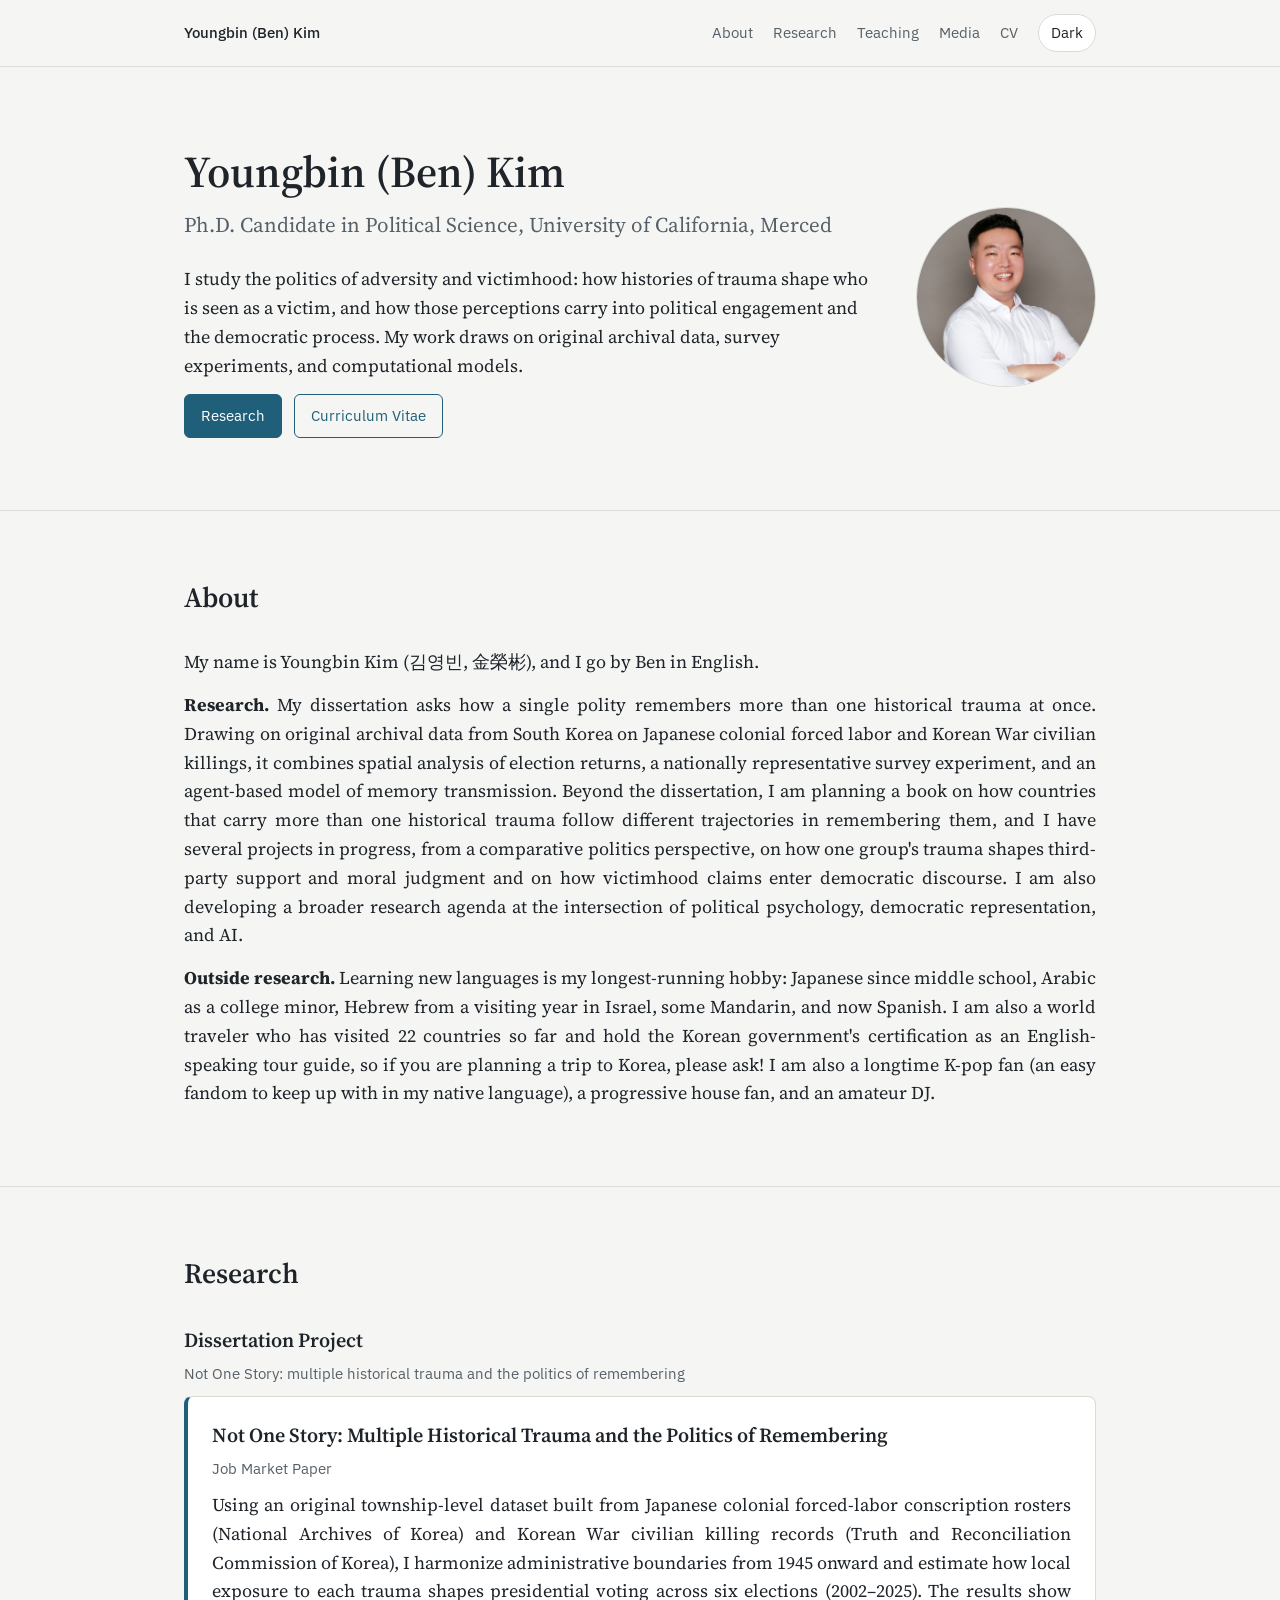
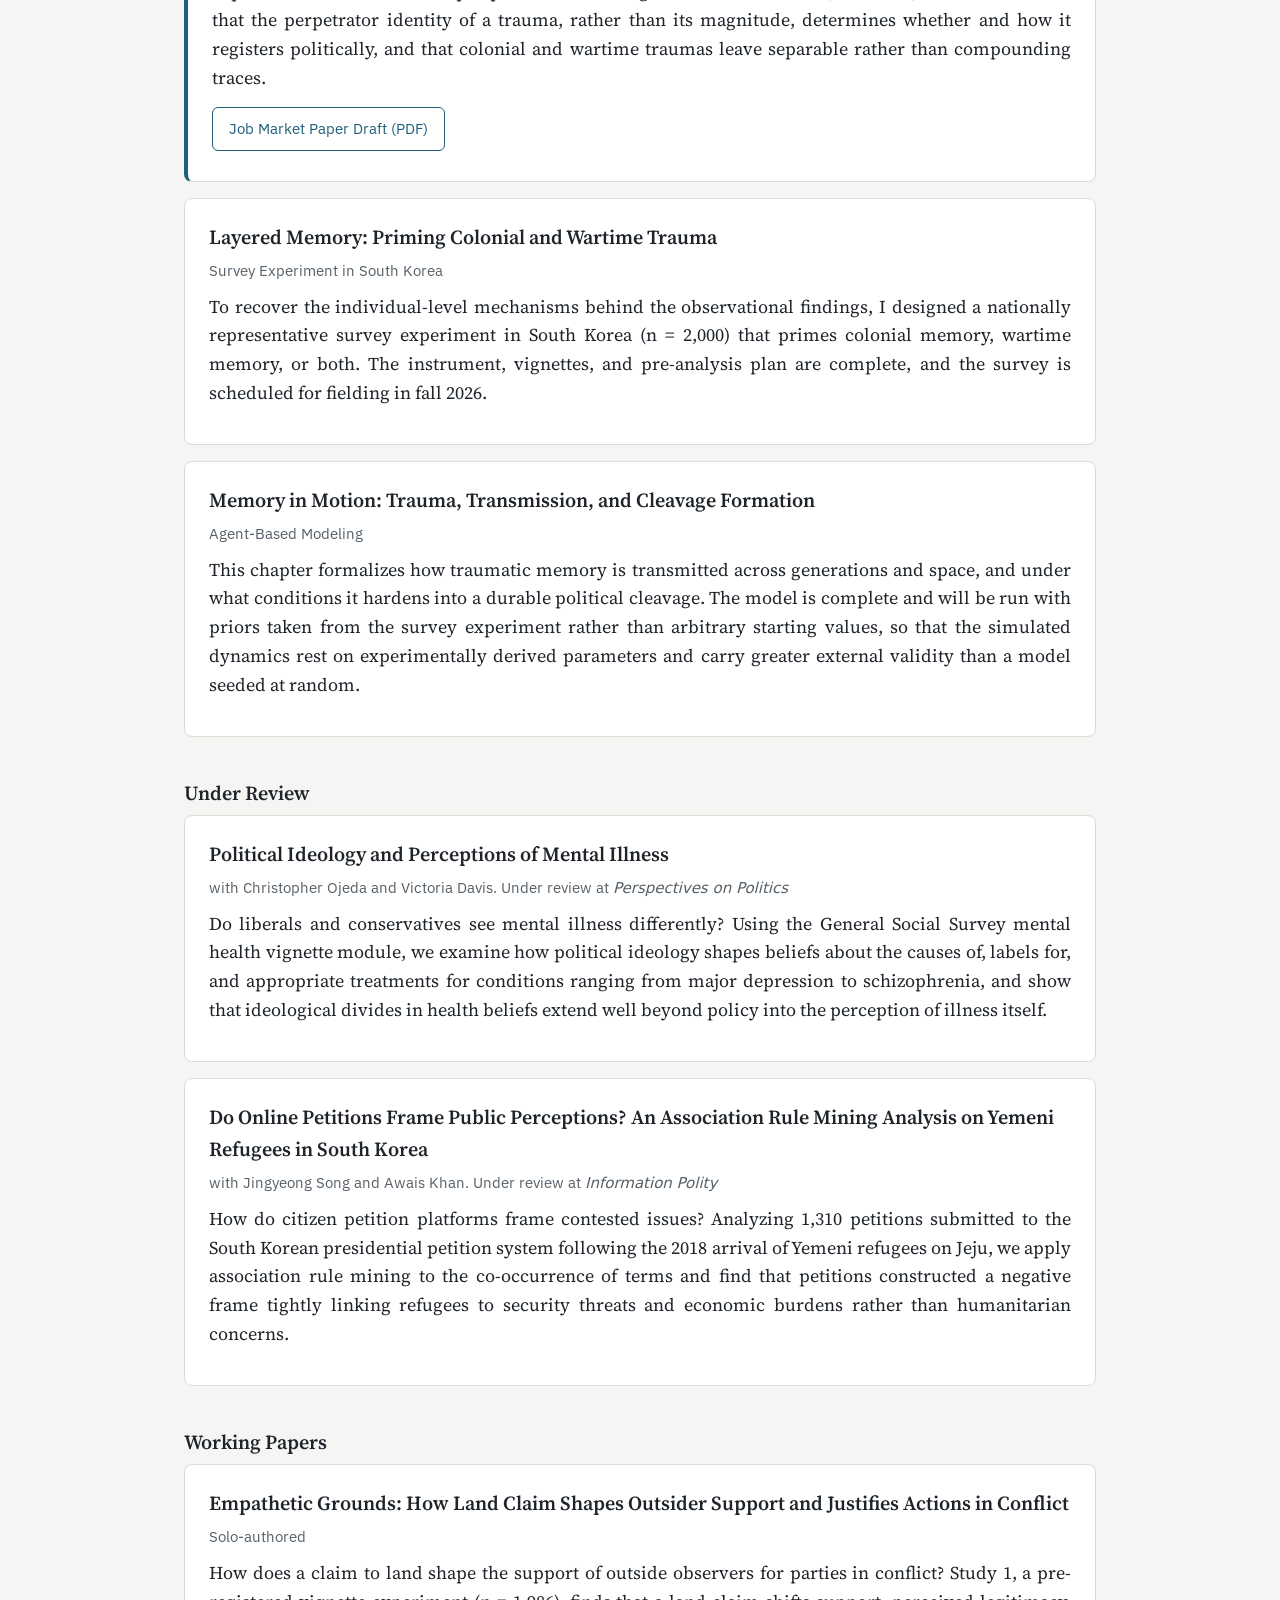
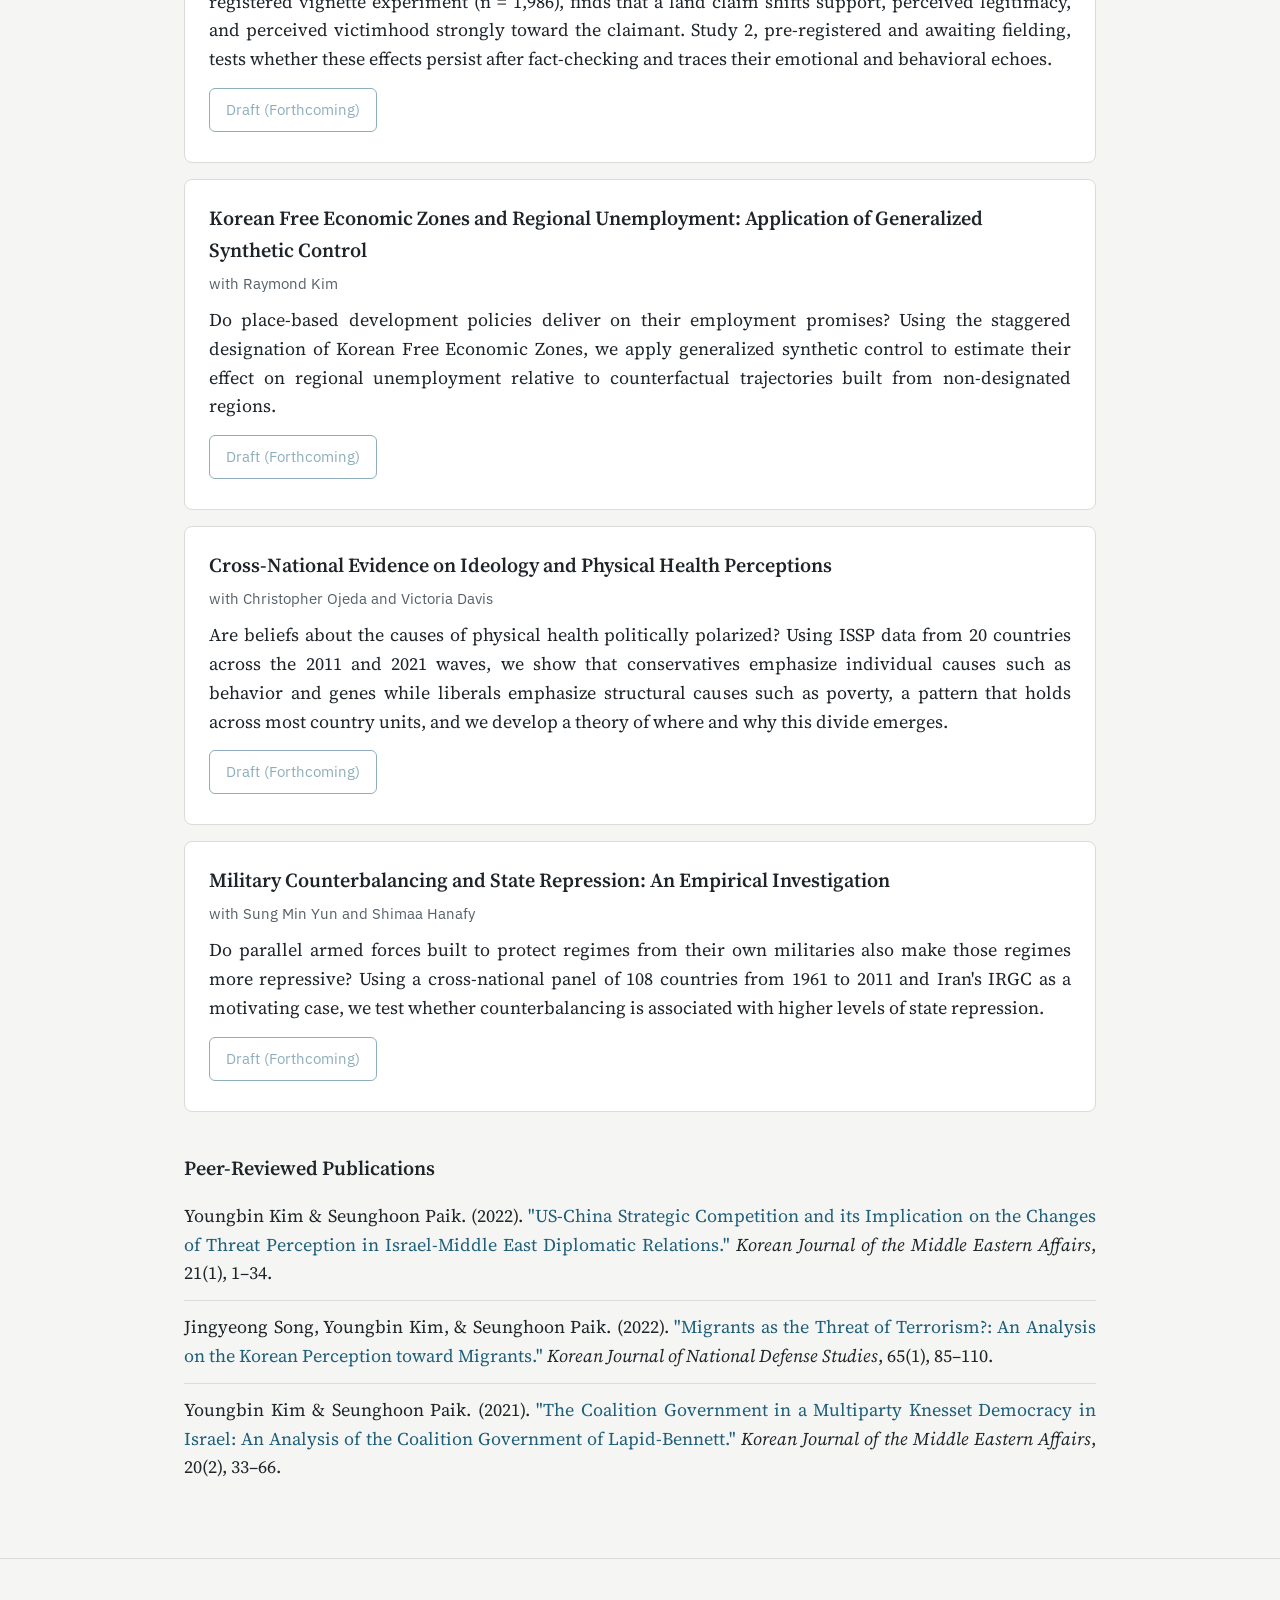
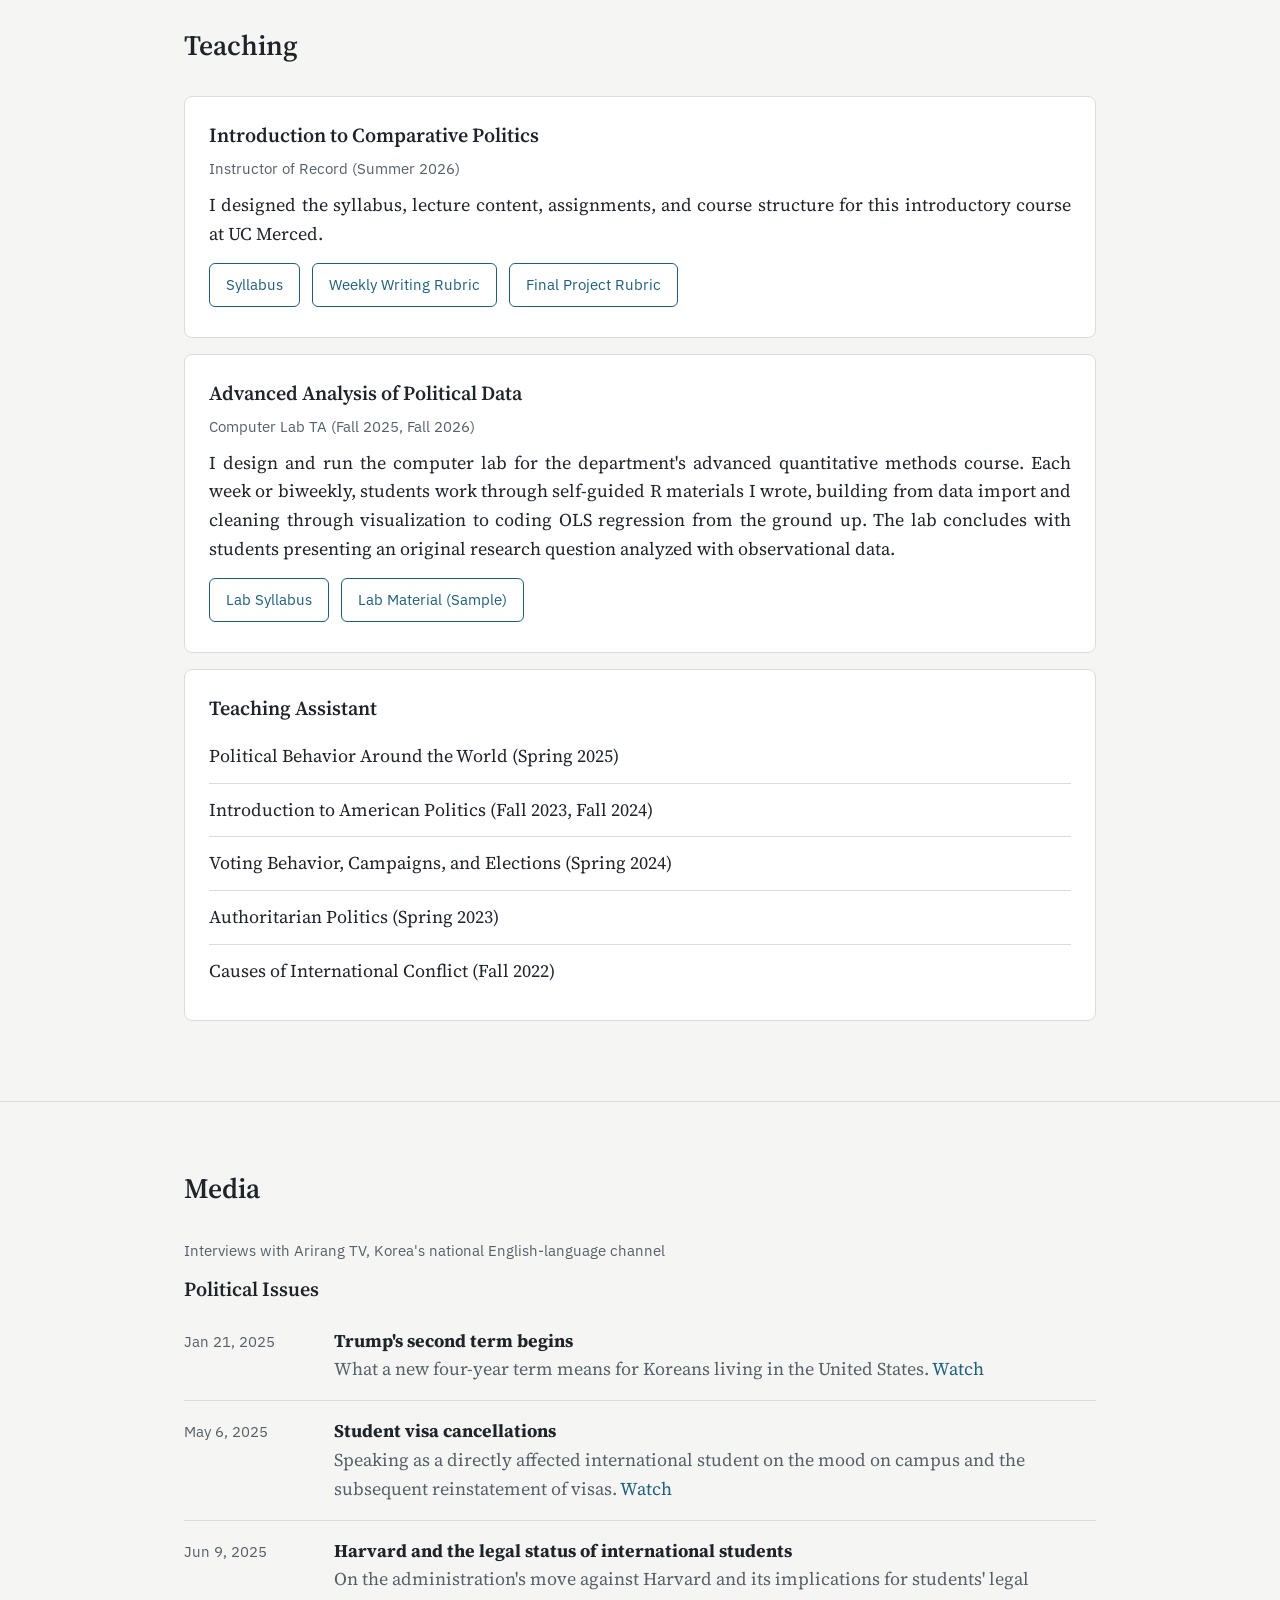
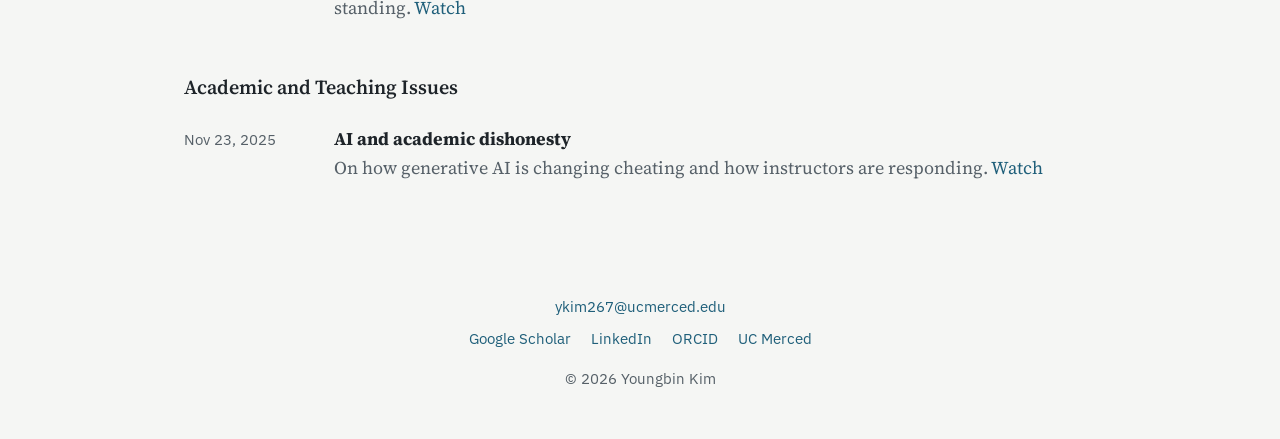
==== commit 7823781b: "Update teaching roles and descriptions in index.html" ====
--- a/index.html
+++ b/index.html
@@ -151,7 +151,7 @@
                 <a href="#research">Research</a>
                 <a href="#teaching">Teaching</a>
                 <a href="#media">Media</a>
-                <a href="CV_updates-8.pdf">CV</a>
+                <a href="CV_2026.pdf">CV</a>
                 <button class="toggle" id="themeToggle" aria-label="Toggle dark mode">Dark</button>
             </div>
         </div>
@@ -263,15 +263,16 @@
 
                 <div class="card">
                     <h3>Introduction to Comparative Politics</h3>
-                    <p class="meta">Instructor of Record, Summer 2026</p>
+                    <p class="meta">Instructor of Record (Summer 2026)</p>
                     <p>I designed the syllabus, lecture content, assignments, and course structure for this introductory course at UC Merced.</p>
                     <a class="btn" href="POLI003_Syllabus_Summer2026.pdf">Syllabus</a>
                     <a class="btn" href="Weekly_writing_instructions_rubrics.pdf">Weekly Writing Rubric</a>
+                    <a class="btn" href="final_project_instructions.pdf">Final Project Rubric</a>
                 </div>
 
                 <div class="card">
                     <h3>Advanced Analysis of Political Data</h3>
-                    <p class="meta">Computer Lab TA, Fall 2025, Fall 2026</p>
+                    <p class="meta">Computer Lab TA (Fall 2025, Fall 2026)</p>
                     <p>I design and run the computer lab for the department's advanced quantitative methods course. Each week or biweekly, students work through self-guided R materials I wrote, building from data import and cleaning through visualization to coding OLS regression from the ground up. The lab concludes with students presenting an original research question analyzed with observational data.</p>
                     <!-- TODO: upload PDFs and replace the two hrefs below -->
                     <a class="btn" href="POLI175_Lab_Syllabus_Fall2026.pdf">Lab Syllabus</a>
@@ -281,11 +282,11 @@
                 <div class="card">
                     <h3>Teaching Assistant</h3>
                     <ul class="paper-list">
-                        <li>Political Behavior Around the World, Spring 2025</li>
-                        <li>Introduction to American Politics, Fall 2023, Fall 2024</li>
-                        <li>Voting Behavior, Campaigns, and Elections, Spring 2024</li>
-                        <li>Authoritarian Politics, Spring 2023</li>
-                        <li>Causes of International Conflict, Fall 2022</li>
+                        <li>Political Behavior Around the World (Spring 2025)</li>
+                        <li>Introduction to American Politics (Fall 2023, Fall 2024)</li>
+                        <li>Voting Behavior, Campaigns, and Elections (Spring 2024)</li>
+                        <li>Authoritarian Politics (Spring 2023)</li>
+                        <li>Causes of International Conflict (Fall 2022)</li>
                     </ul>
                 </div>
             </div>
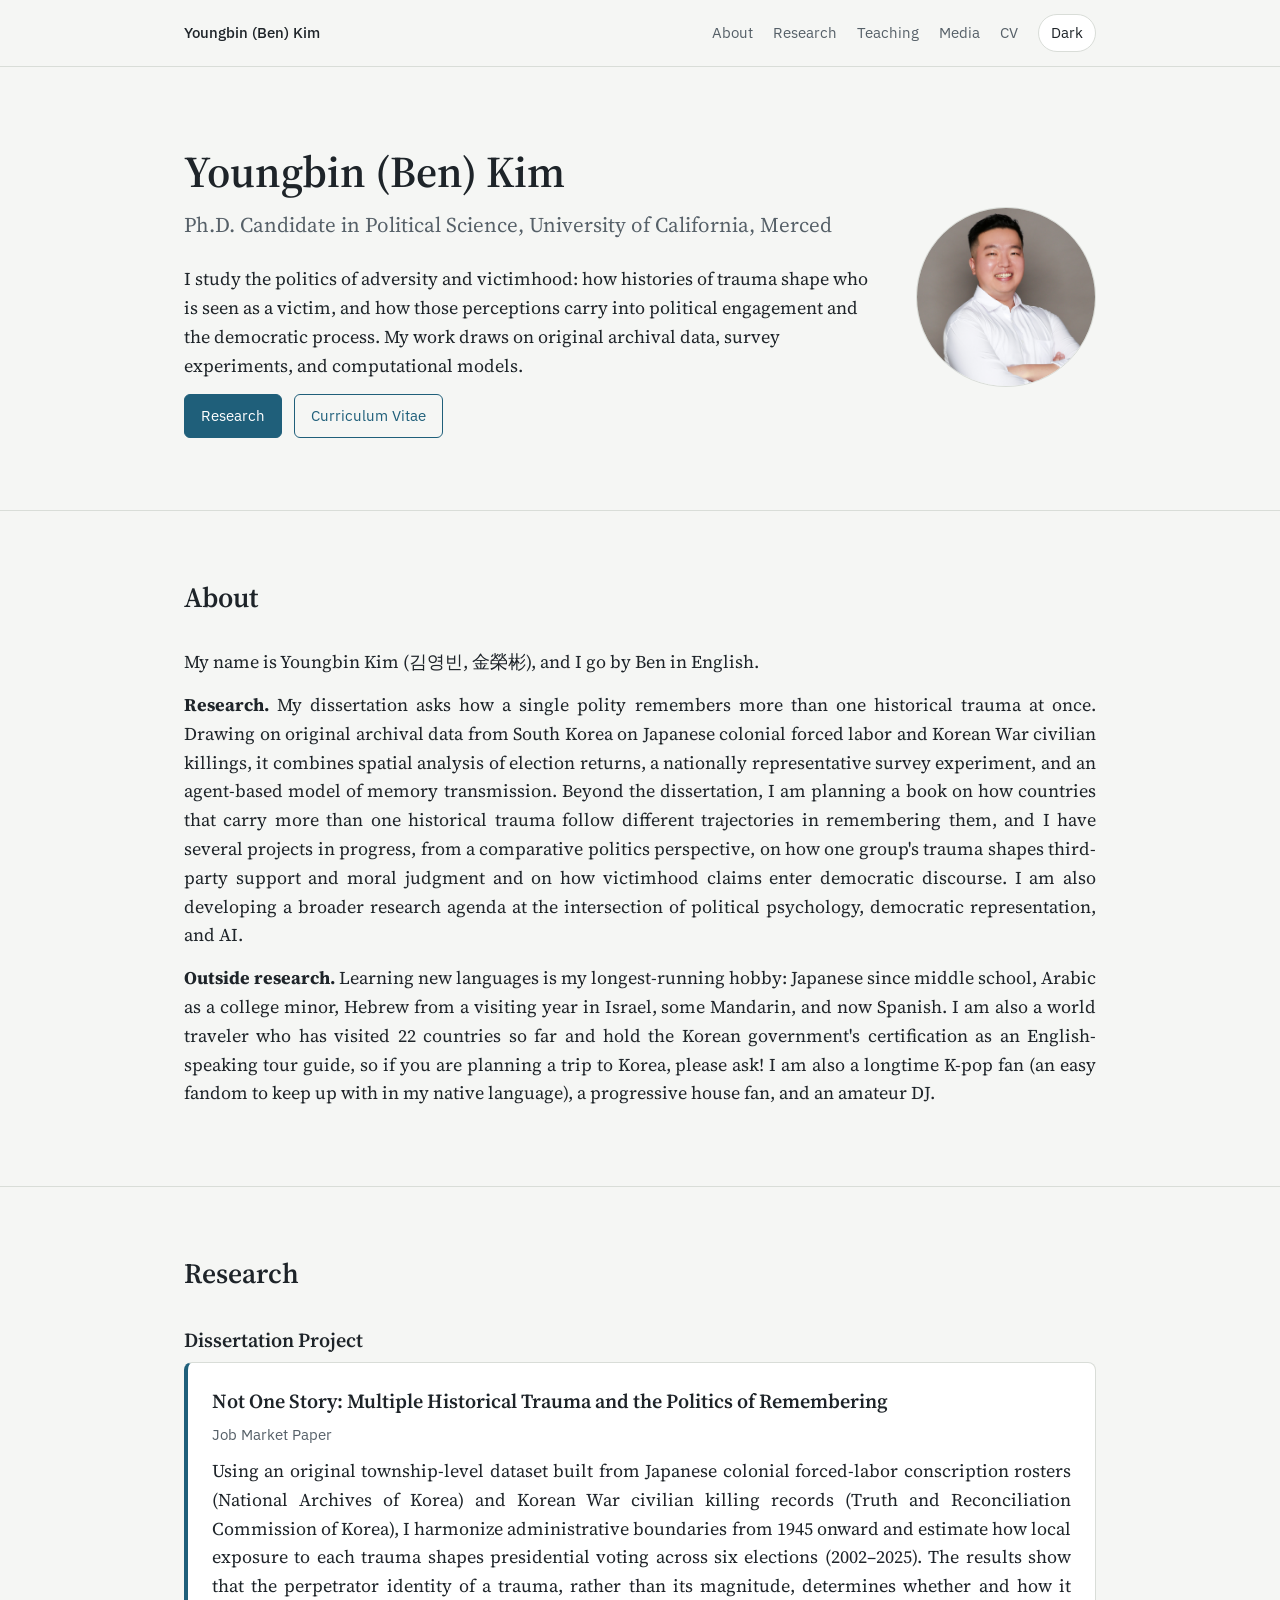
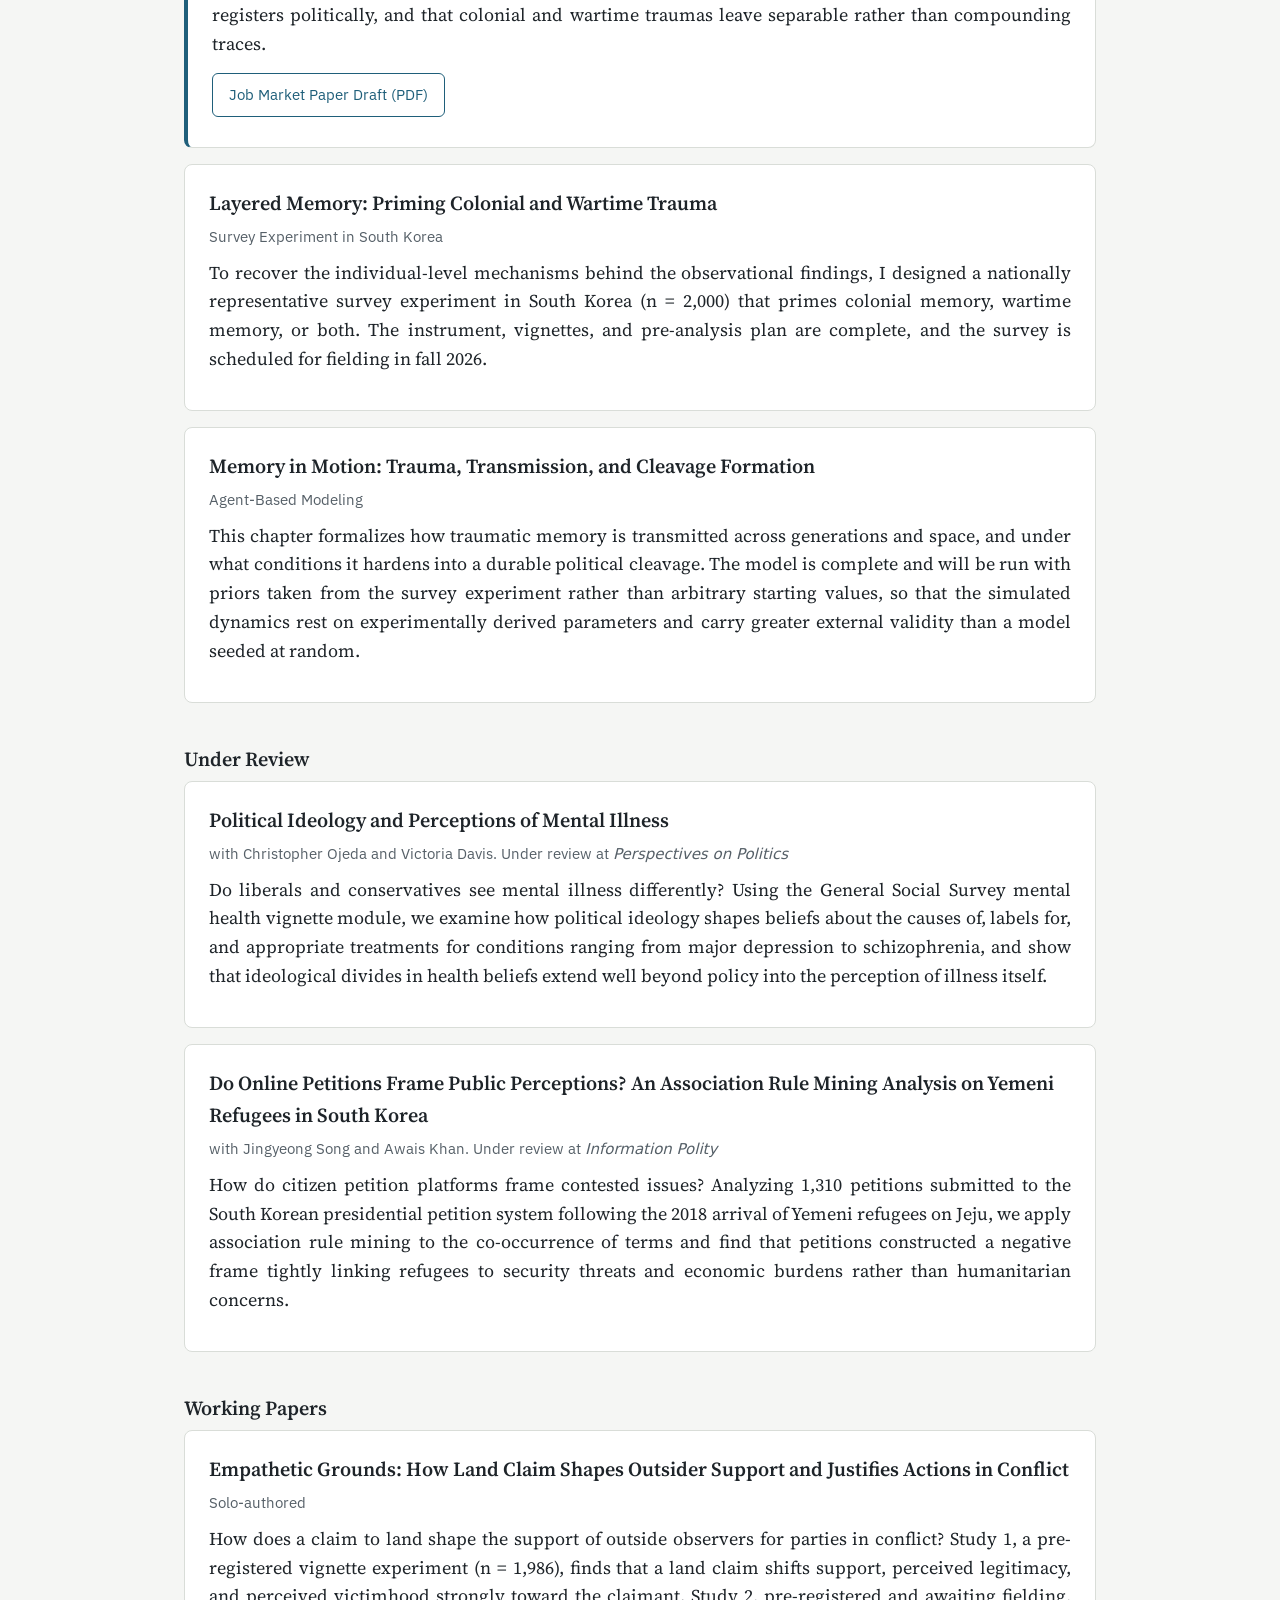
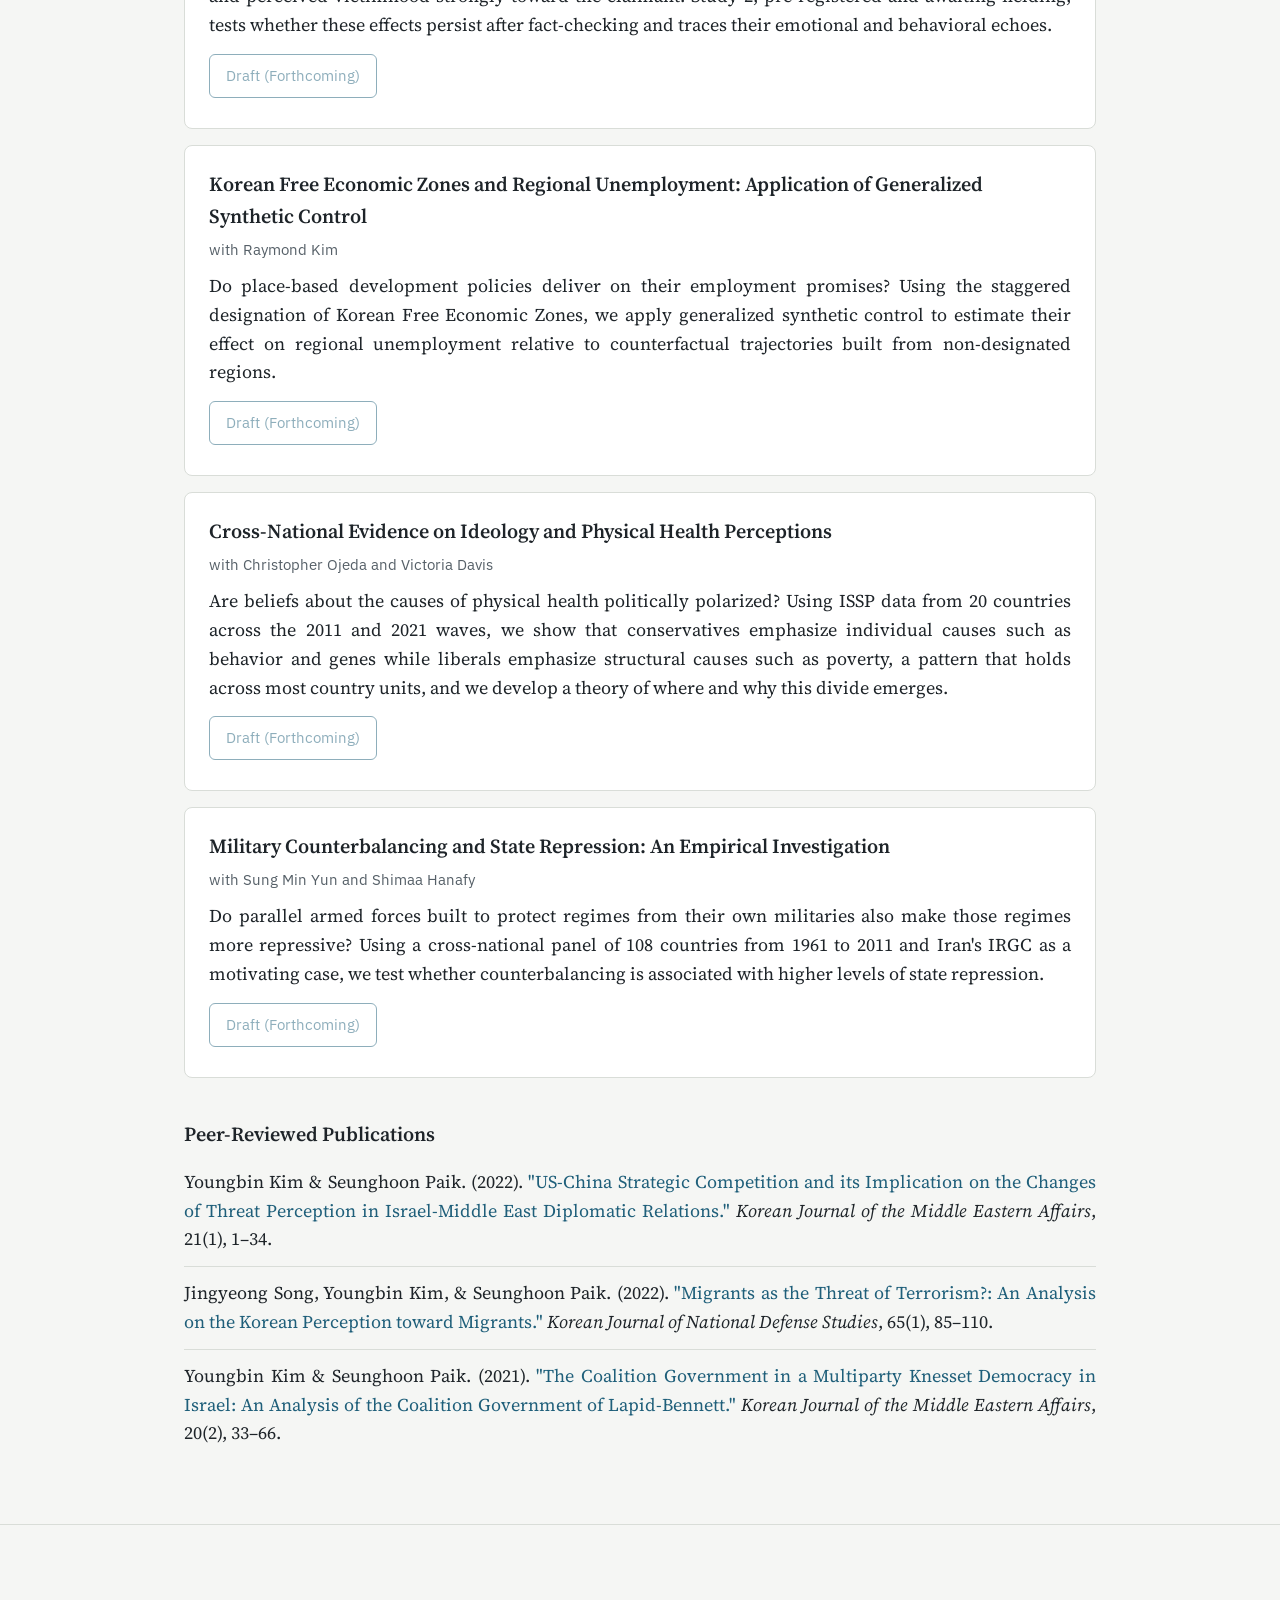
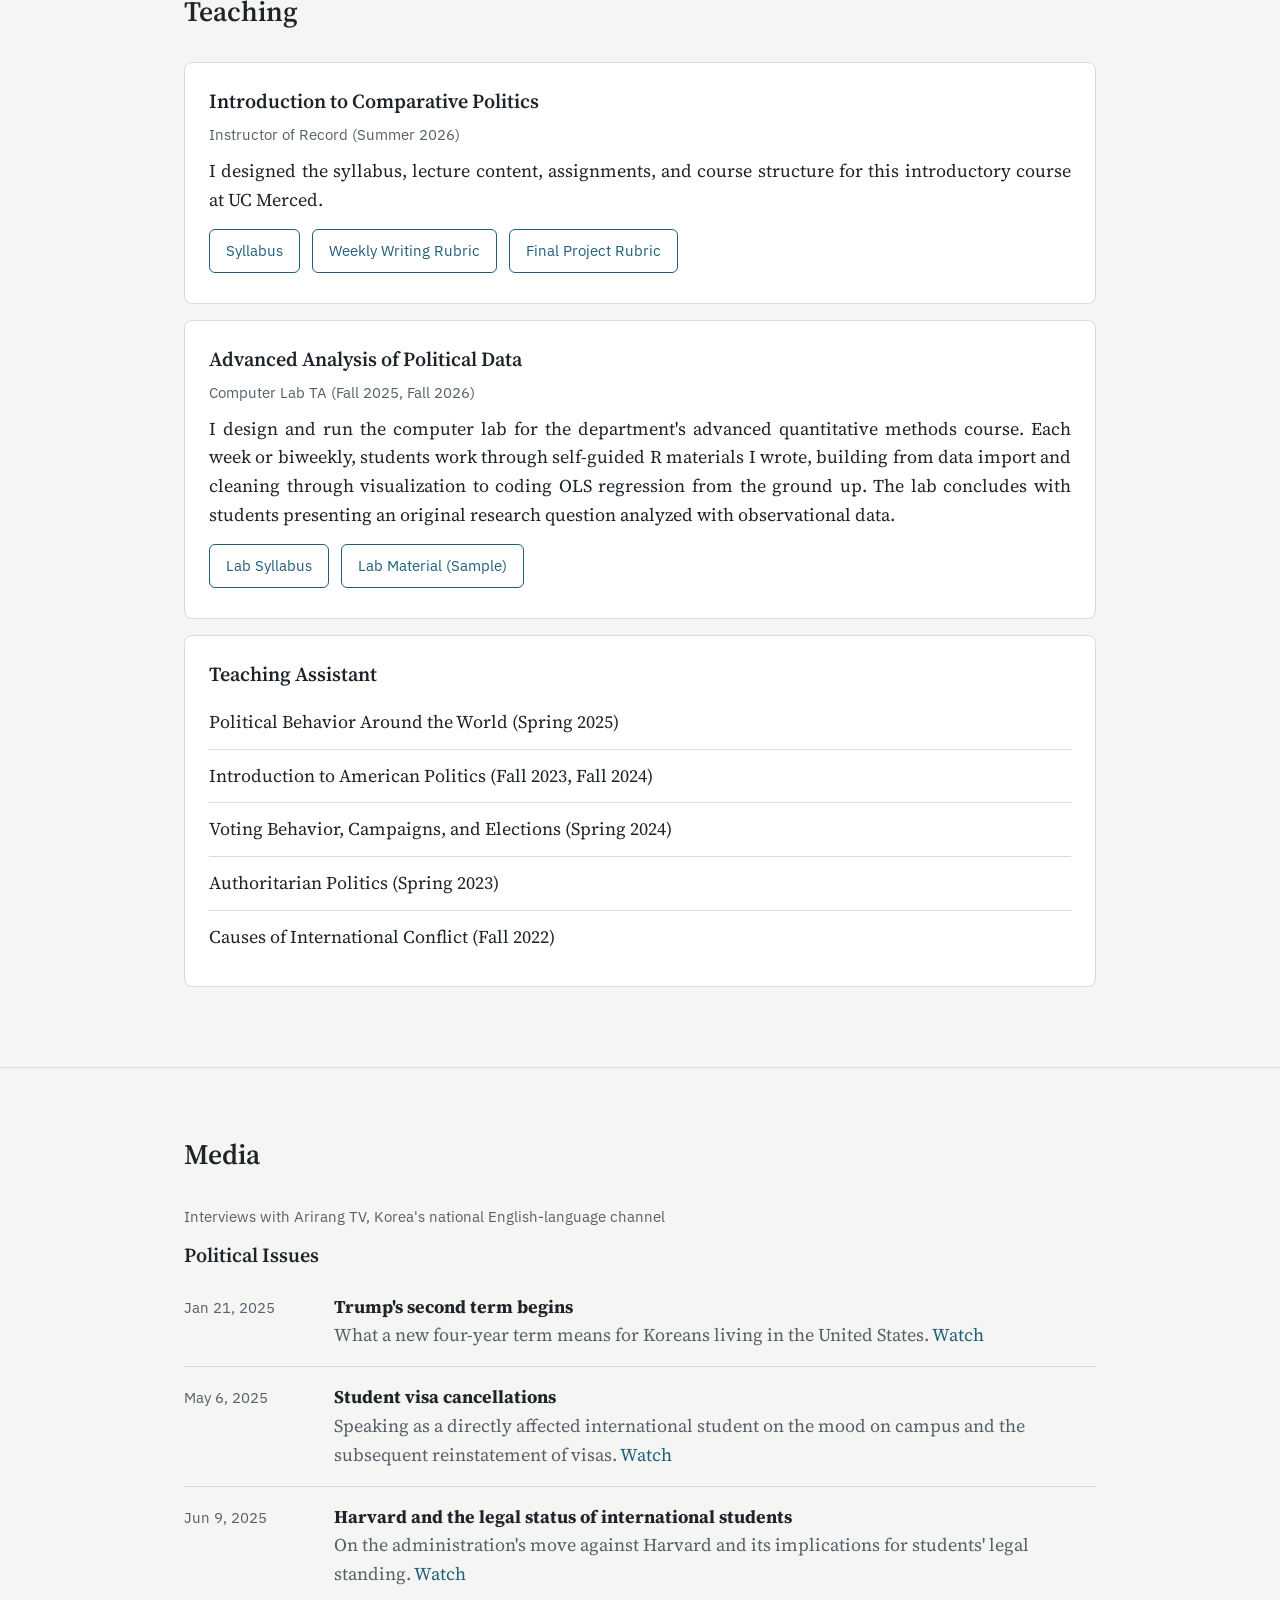
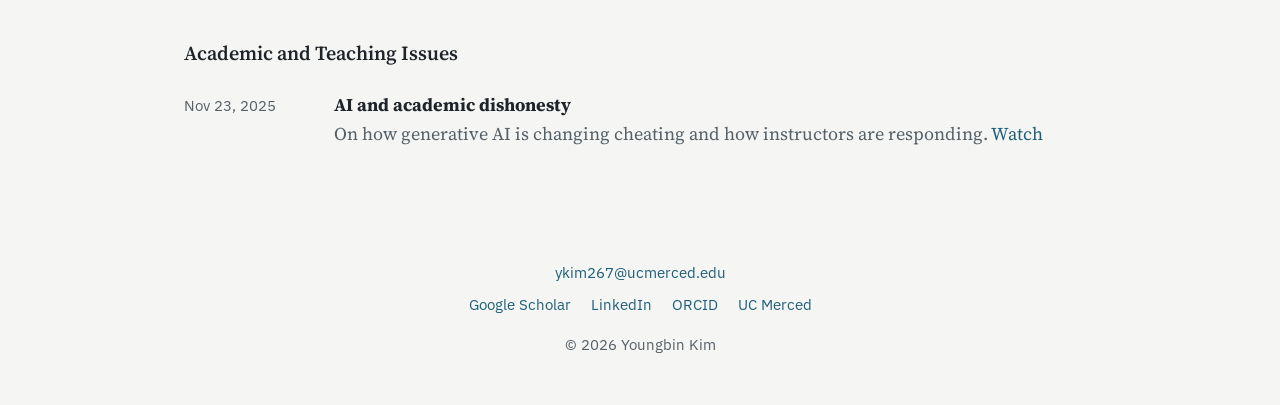
==== commit 92aa2438: "Revise dissertation project details in index.html Updated dissertation project title and description" ====
--- a/index.html
+++ b/index.html
@@ -184,9 +184,7 @@
             <div class="wrap">
                 <h2>Research</h2>
 
-                               <h3>Dissertation Project</h3>
-                <p class="meta">Not One Story: multiple historical trauma and the politics of remembering</p>
-
+                <h3>Dissertation Project</h3>
                 <div class="card solo">
                     <h3>Not One Story: Multiple Historical Trauma and the Politics of Remembering</h3>
                     <p class="meta">Job Market Paper</p>
@@ -265,7 +263,7 @@
                     <h3>Introduction to Comparative Politics</h3>
                     <p class="meta">Instructor of Record (Summer 2026)</p>
                     <p>I designed the syllabus, lecture content, assignments, and course structure for this introductory course at UC Merced.</p>
-                    <a class="btn" href="POLI003_Syllabus_Summer2026.pdf">Syllabus</a>
+                    <a class="btn" href="poli003_syllabus.pdf">Syllabus</a>
                     <a class="btn" href="Weekly_writing_instructions_rubrics.pdf">Weekly Writing Rubric</a>
                     <a class="btn" href="final_project_instructions.pdf">Final Project Rubric</a>
                 </div>
@@ -275,8 +273,8 @@
                     <p class="meta">Computer Lab TA (Fall 2025, Fall 2026)</p>
                     <p>I design and run the computer lab for the department's advanced quantitative methods course. Each week or biweekly, students work through self-guided R materials I wrote, building from data import and cleaning through visualization to coding OLS regression from the ground up. The lab concludes with students presenting an original research question analyzed with observational data.</p>
                     <!-- TODO: upload PDFs and replace the two hrefs below -->
-                    <a class="btn" href="POLI175_Lab_Syllabus_Fall2026.pdf">Lab Syllabus</a>
-                    <a class="btn" href="POLI175_Lab_Material_Sample.pdf">Lab Material (Sample)</a>
+                    <a class="btn" href="poli175_syllabus.pdf">Lab Syllabus</a>
+                    <a class="btn" href="poli175_guide.pdf">Lab Material (Sample)</a>
                 </div>
 
                 <div class="card">
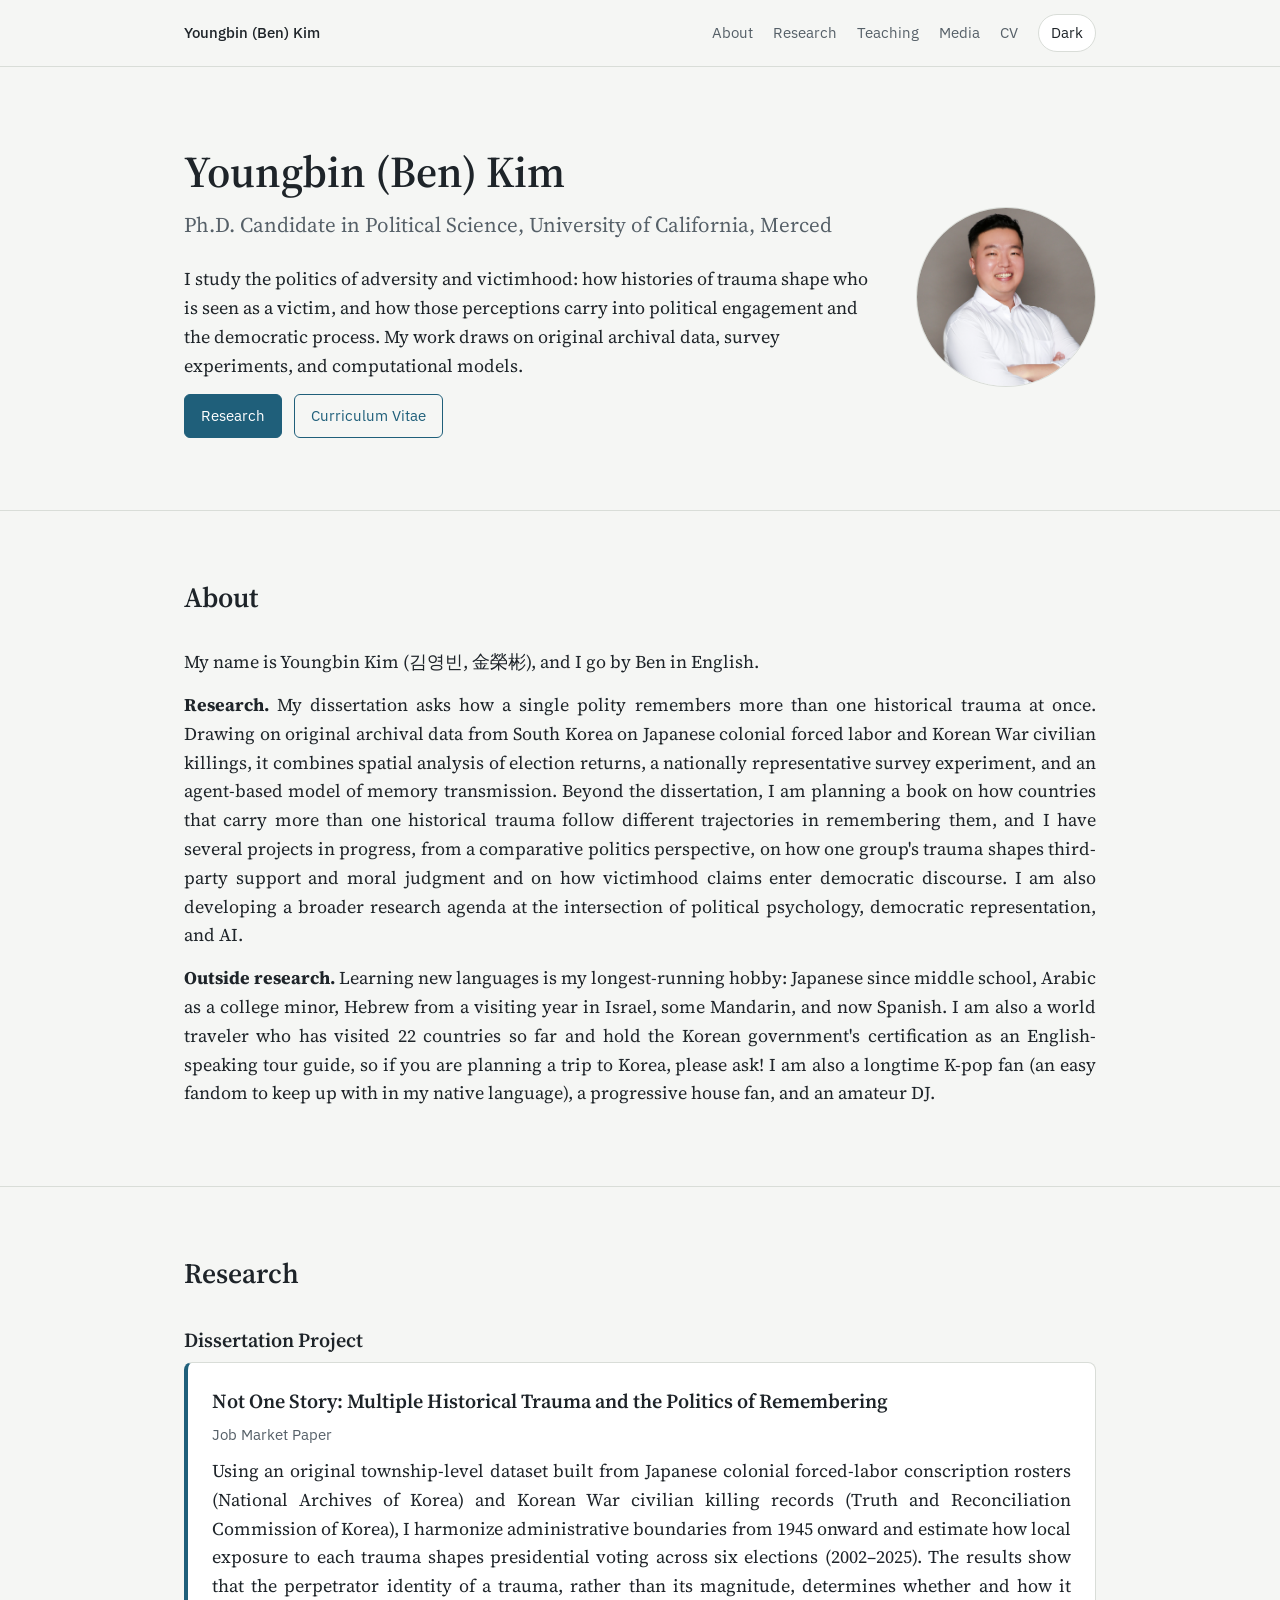
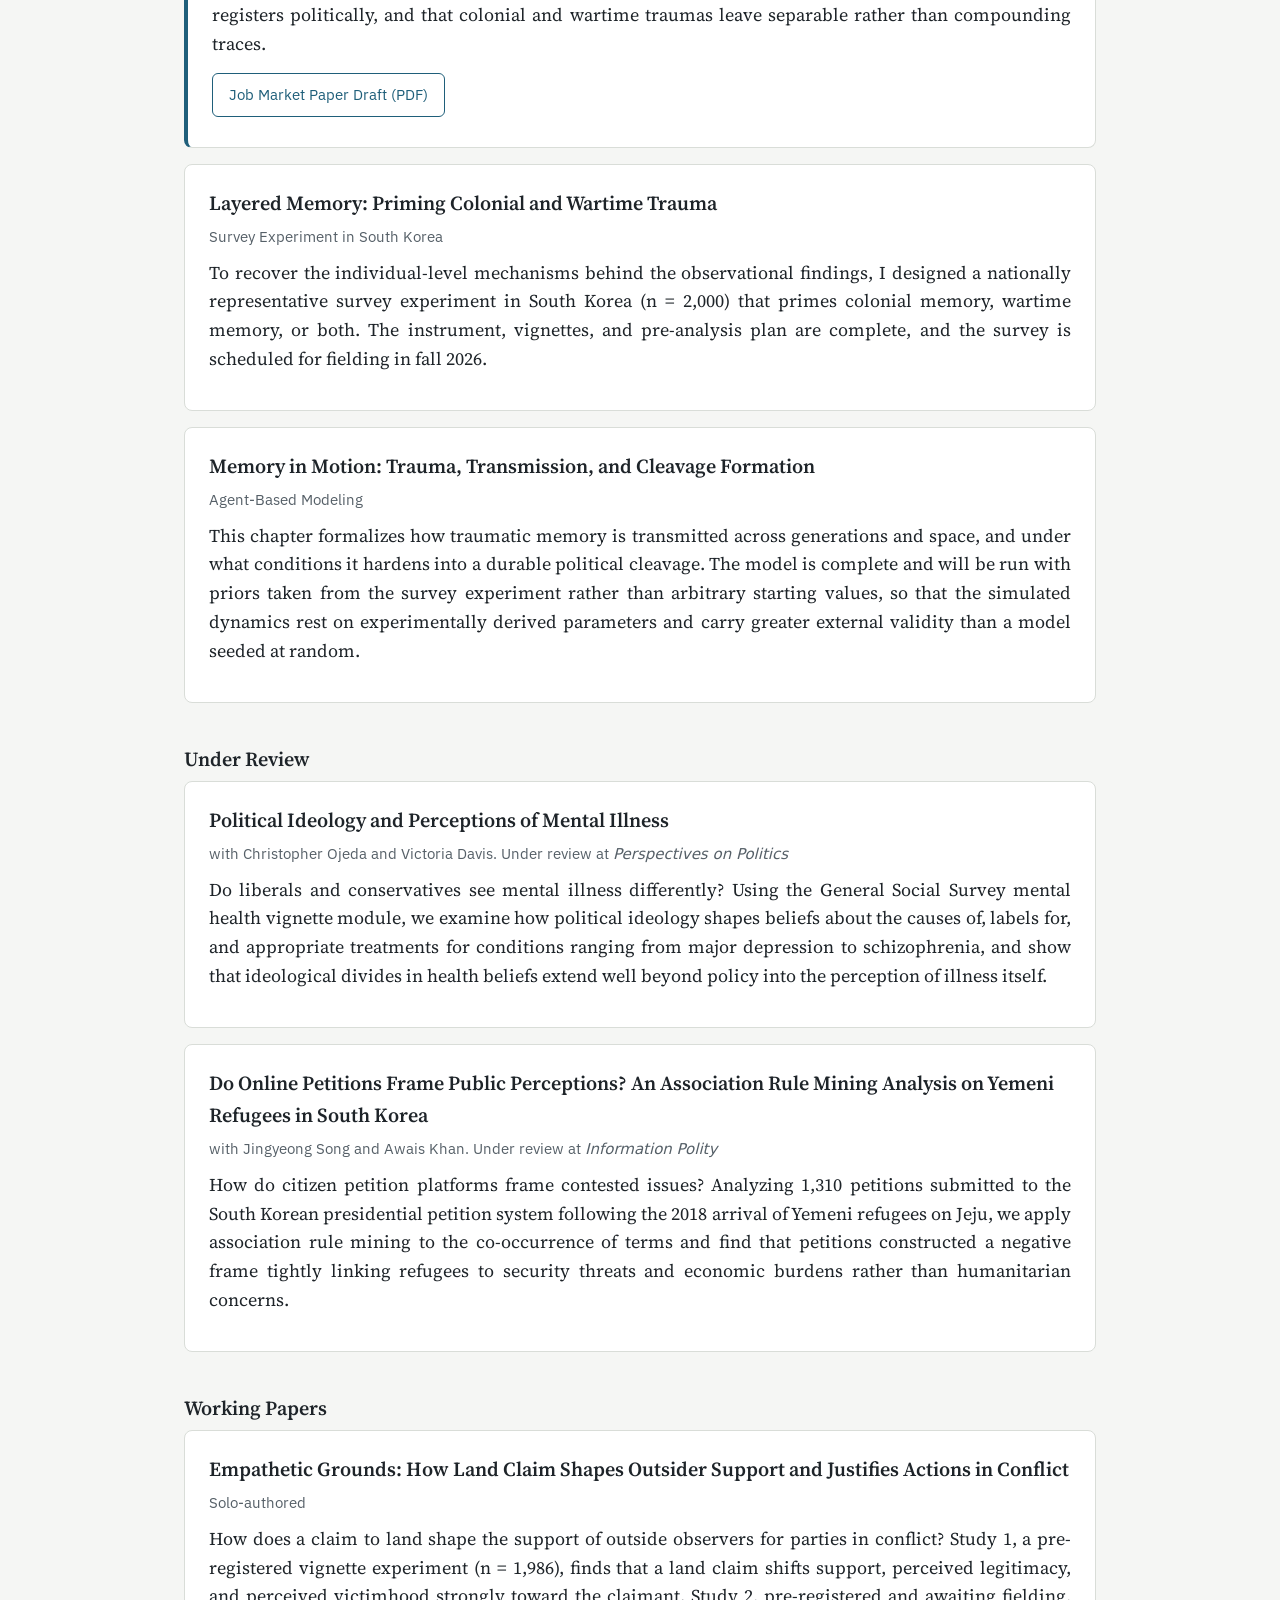
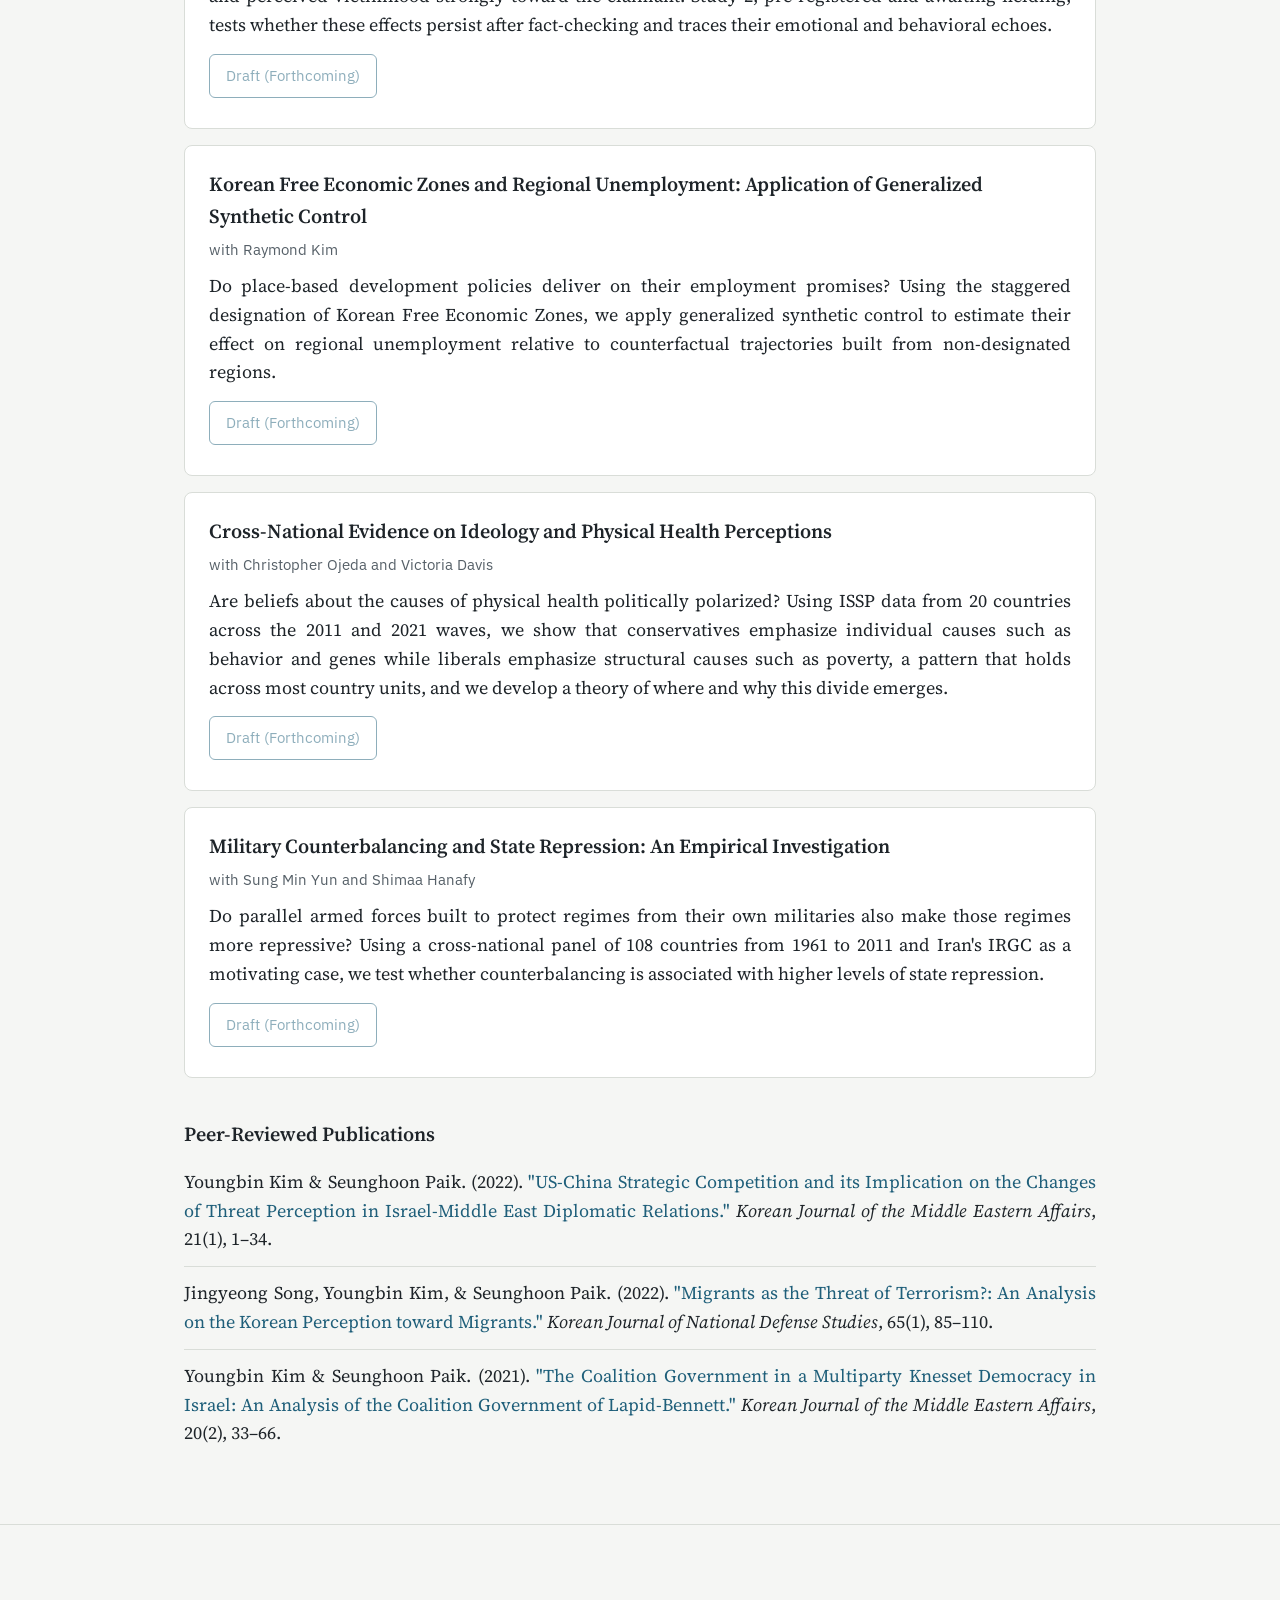
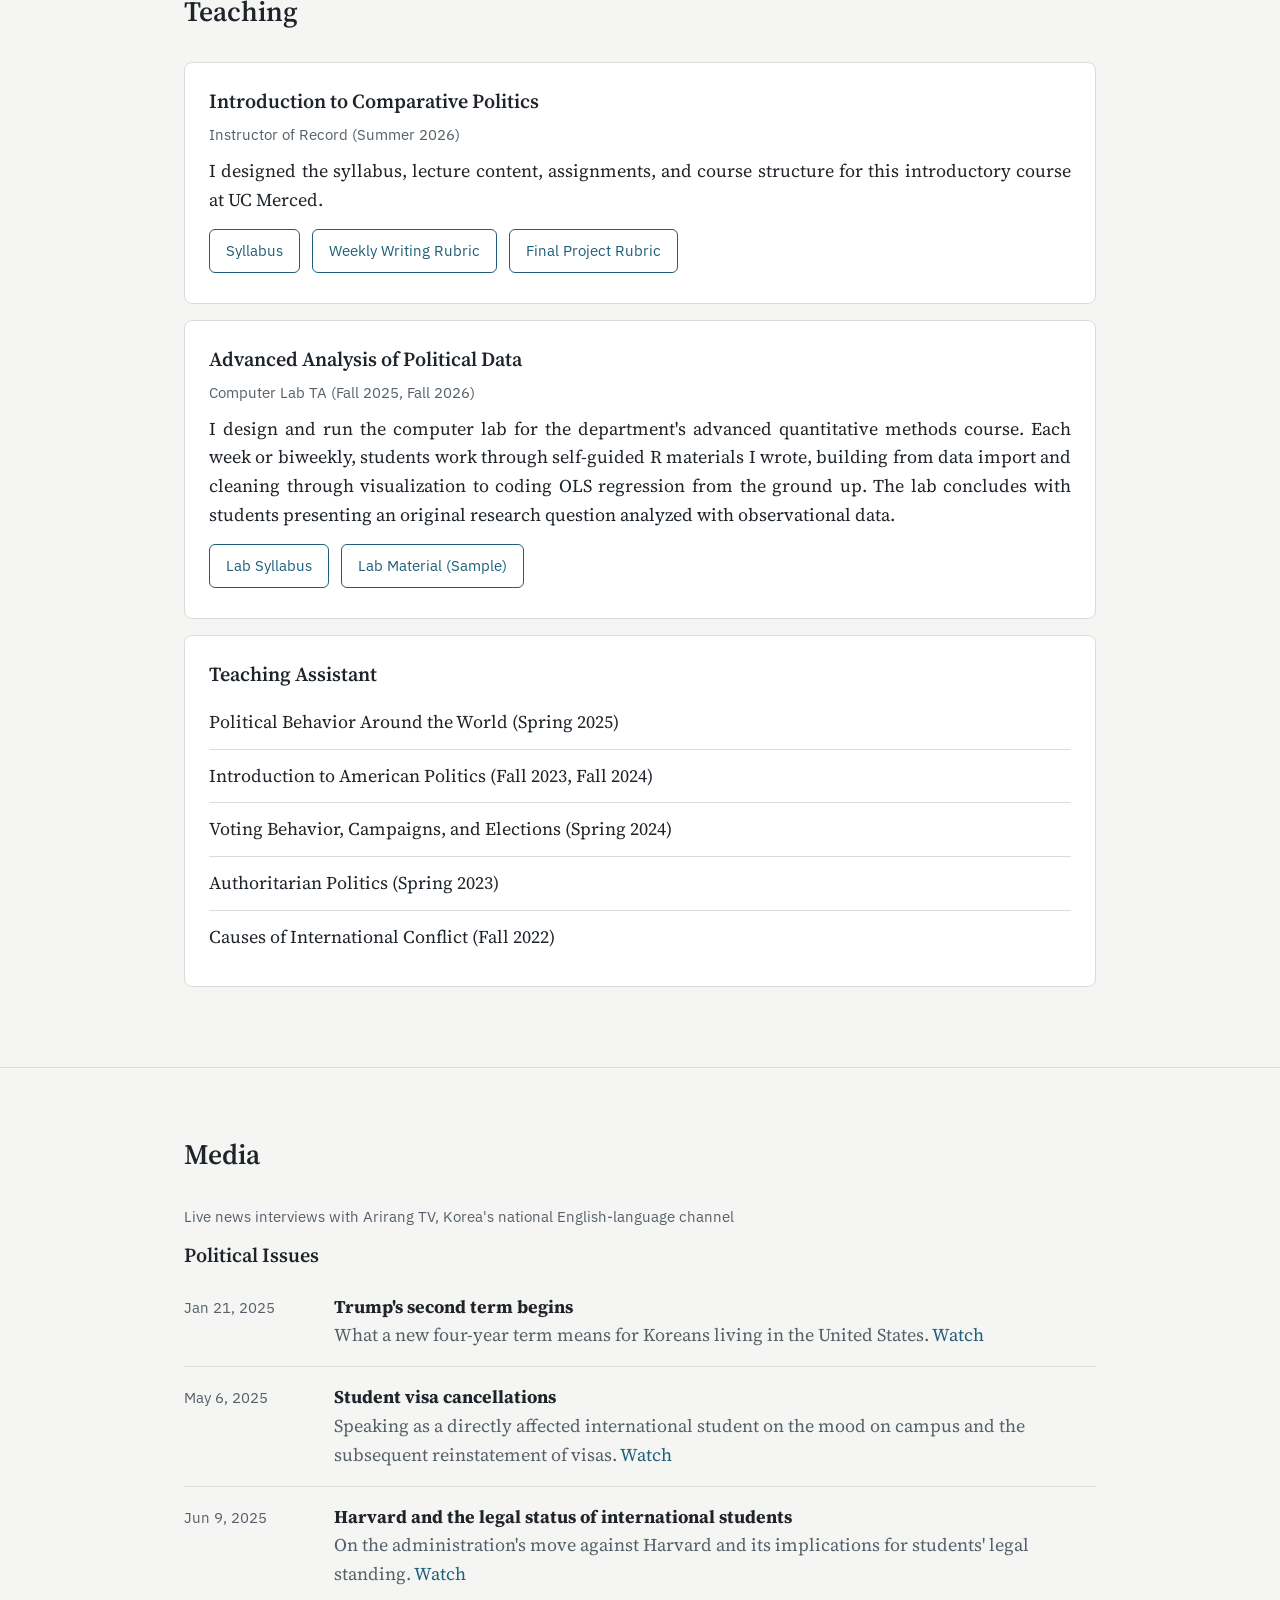
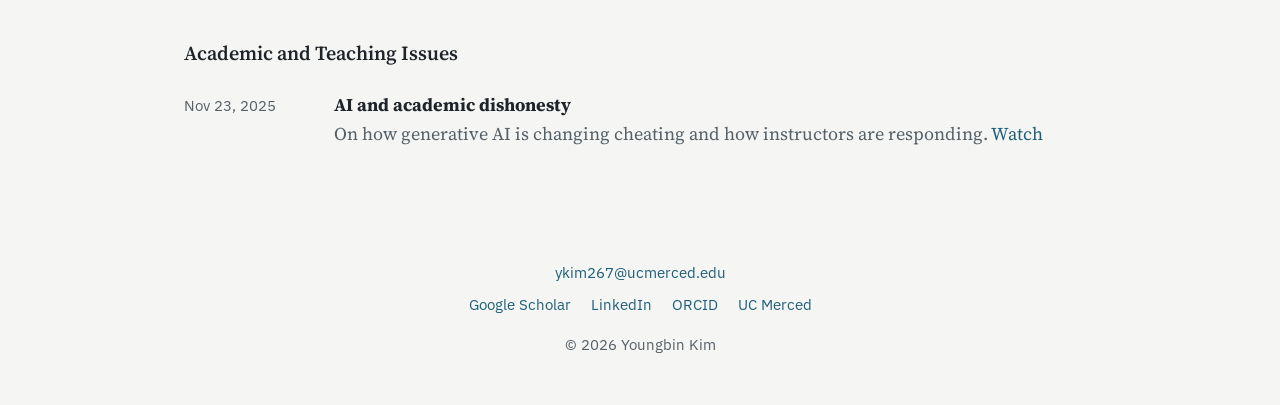
==== commit 06f08b66: "Update media description for Arirang TV interviews" ====
--- a/index.html
+++ b/index.html
@@ -293,7 +293,7 @@
         <section id="media">
             <div class="wrap">
                 <h2>Media</h2>
-                <p class="meta">Interviews with Arirang TV, Korea's national English-language channel</p>
+                <p class="meta">Live news interviews with Arirang TV, Korea's national English-language channel</p>
 
                 <h3>Political Issues</h3>
                 <ul class="timeline">
